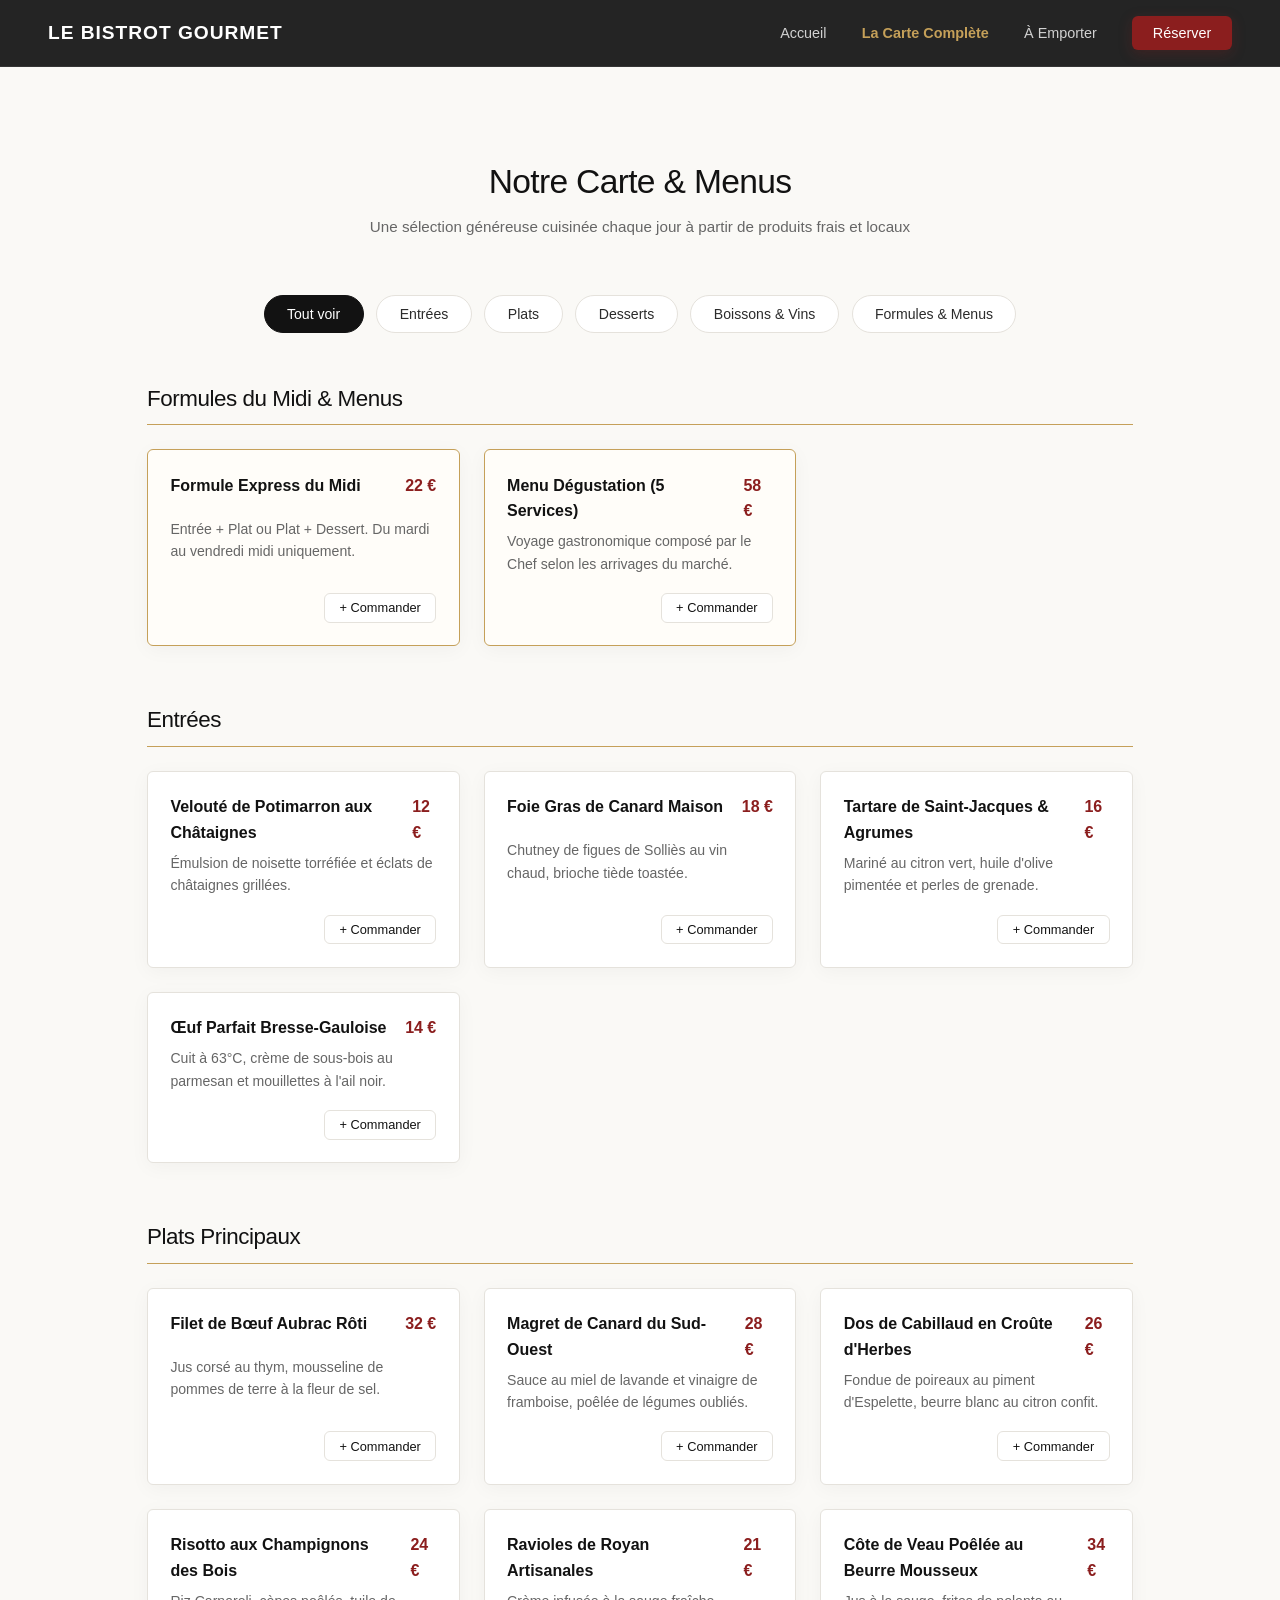
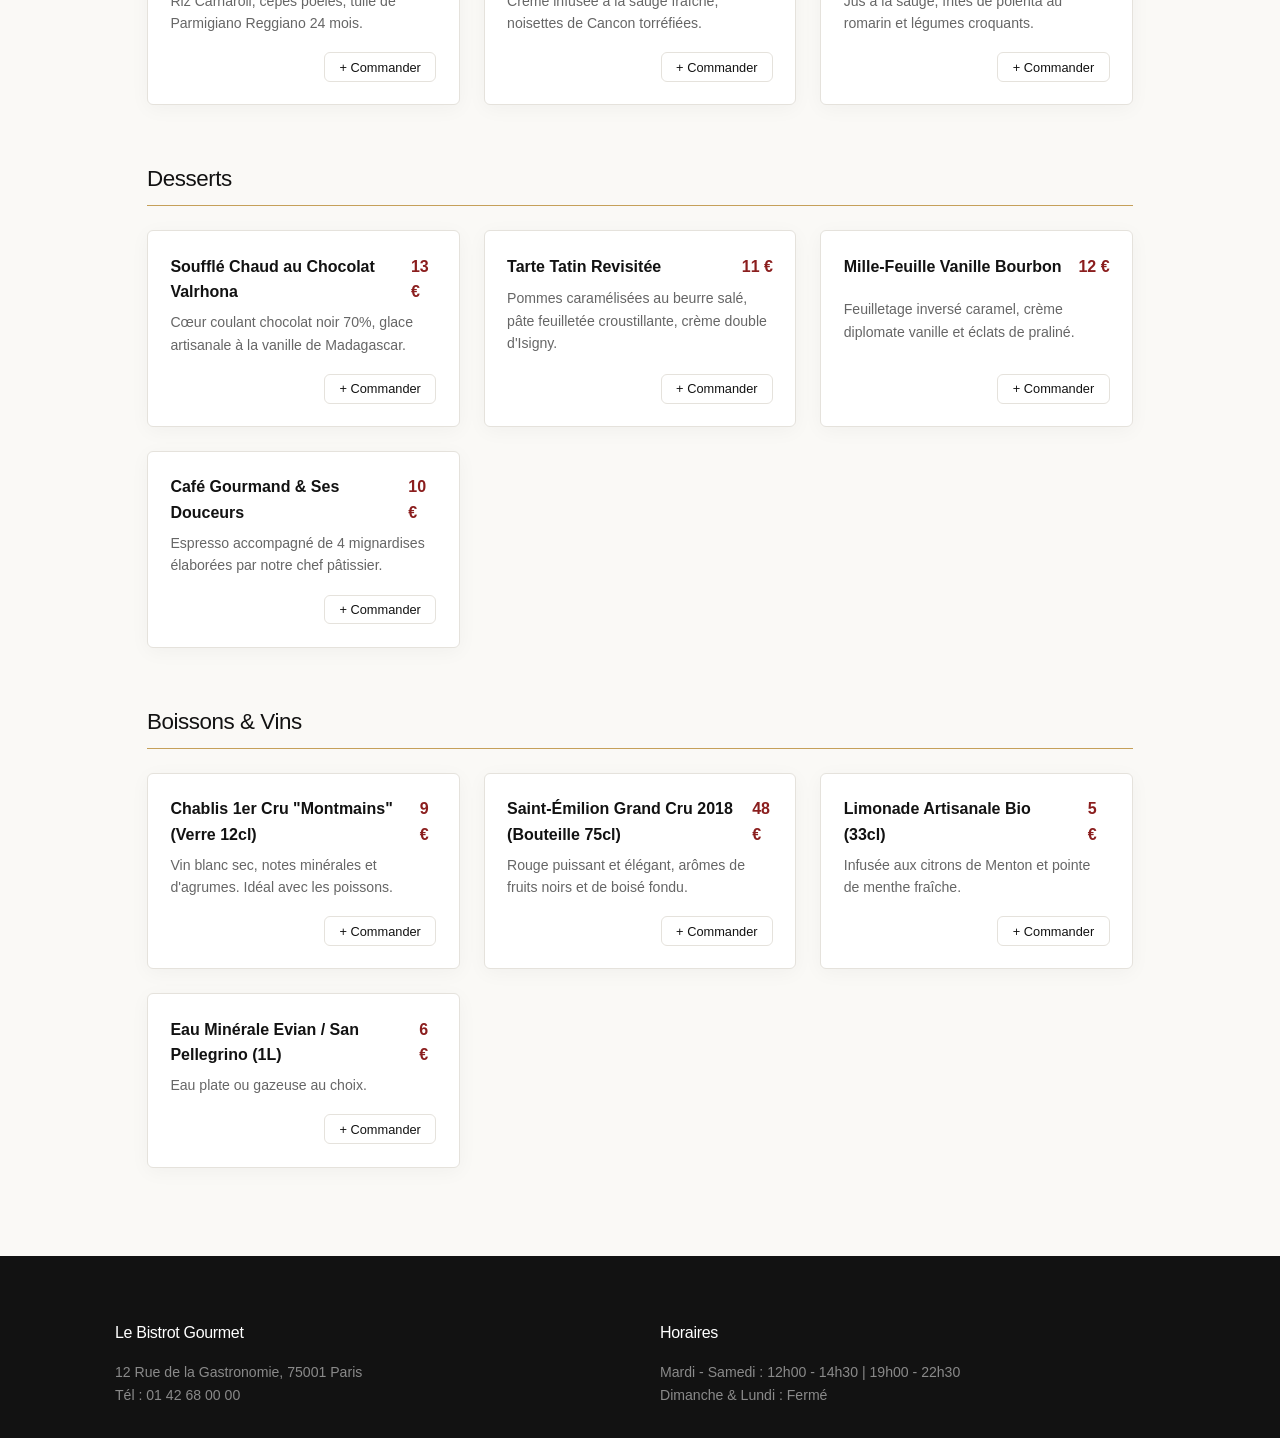
==== menu.html @ 0ab45822 "add added menu.html file and updated index.html, script.js, and style.css files to include new featu" ====
<!DOCTYPE html>
<html lang="fr">
<head>
    <meta charset="UTF-8">
    <meta name="viewport" content="width=device-width, initial-scale=1.0">
    <!-- MODIFIABLE : Titre et description de la page Carte complet -->
    <title>La Carte Complète | Le Bistrot Gourmet</title>
    <meta name="description" content="Découvrez l'ensemble de nos entrées, plats, desserts, vins et formules à emporter ou à déguster sur place.">
    <link rel="stylesheet" href="style.css">
</head>
<body>

    <header class="navbar">
        <!-- MODIFIABLE : Nom du restaurant -->
        <div class="logo"><a href="index.html" style="color:inherit; text-decoration:none;">Le Bistrot Gourmet</a></div>
        <nav>
            <ul class="nav-links">
                <li><a href="index.html#hero">Accueil</a></li>
                <li><a href="menu.html" class="active">La Carte Complète</a></li>
                <li><a href="index.html#click-collect">À Emporter</a></li>
                <li><a href="index.html#reservation" class="btn-nav">Réserver</a></li>
            </ul>
        </nav>
    </header>

    <div class="mobile-sticky-bar">
        <!-- MODIFIABLE : Numéro de téléphone -->
        <a href="tel:0142680000" class="sticky-btn">Appeler</a>
        <a href="menu.html" class="sticky-btn highlight">La Carte</a>
        <a href="index.html#reservation" class="sticky-btn">Réserver</a>
    </div>

    <main class="section-container">
        <h1 class="section-title">Notre Carte & Menus</h1>
        <p class="section-subtitle">Une sélection généreuse cuisinée chaque jour à partir de produits frais et locaux</p>

        <!-- Barre de filtres par catégorie -->
        <div class="menu-filters">
            <button class="filter-btn active" data-filter="all">Tout voir</button>
            <button class="filter-btn" data-filter="entrees">Entrées</button>
            <button class="filter-btn" data-filter="plats">Plats</button>
            <button class="filter-btn" data-filter="desserts">Desserts</button>
            <button class="filter-btn" data-filter="boissons">Boissons & Vins</button>
            <button class="filter-btn" data-filter="formules">Formules & Menus</button>
        </div>

        <div class="menu-full-grid">

            <!-- MODIFIABLE : FORMULES & MENUS -->
            <div class="menu-section-block" data-category="formules">
                <h2 class="category-header">Formules du Midi & Menus</h2>
                <div class="items-grid">
                    <div class="menu-card highlighted">
                        <div class="item-header">
                            <span class="item-name">Formule Express du Midi</span>
                            <span class="item-price">22 €</span>
                        </div>
                        <p class="item-desc">Entrée + Plat ou Plat + Dessert. Du mardi au vendredi midi uniquement.</p>
                        <button class="btn-add-inline" data-plat="Formule Express Midi" data-prix="22">+ Commander</button>
                    </div>

                    <div class="menu-card highlighted">
                        <div class="item-header">
                            <span class="item-name">Menu Dégustation (5 Services)</span>
                            <span class="item-price">58 €</span>
                        </div>
                        <p class="item-desc">Voyage gastronomique composé par le Chef selon les arrivages du marché.</p>
                        <button class="btn-add-inline" data-plat="Menu Dégustation 5 Services" data-prix="58">+ Commander</button>
                    </div>
                </div>
            </div>

            <!-- MODIFIABLE : ENTRÉES -->
            <div class="menu-section-block" data-category="entrees">
                <h2 class="category-header">Entrées</h2>
                <div class="items-grid">
                    <div class="menu-card">
                        <div class="item-header">
                            <span class="item-name">Velouté de Potimarron aux Châtaignes</span>
                            <span class="item-price">12 €</span>
                        </div>
                        <p class="item-desc">Émulsion de noisette torréfiée et éclats de châtaignes grillées.</p>
                        <button class="btn-add-inline" data-plat="Velouté de Potimarron" data-prix="12">+ Commander</button>
                    </div>

                    <div class="menu-card">
                        <div class="item-header">
                            <span class="item-name">Foie Gras de Canard Maison</span>
                            <span class="item-price">18 €</span>
                        </div>
                        <p class="item-desc">Chutney de figues de Solliès au vin chaud, brioche tiède toastée.</p>
                        <button class="btn-add-inline" data-plat="Foie Gras Maison" data-prix="18">+ Commander</button>
                    </div>

                    <div class="menu-card">
                        <div class="item-header">
                            <span class="item-name">Tartare de Saint-Jacques & Agrumes</span>
                            <span class="item-price">16 €</span>
                        </div>
                        <p class="item-desc">Mariné au citron vert, huile d'olive pimentée et perles de grenade.</p>
                        <button class="btn-add-inline" data-plat="Tartare Saint-Jacques" data-prix="16">+ Commander</button>
                    </div>

                    <div class="menu-card">
                        <div class="item-header">
                            <span class="item-name">Œuf Parfait Bresse-Gauloise</span>
                            <span class="item-price">14 €</span>
                        </div>
                        <p class="item-desc">Cuit à 63°C, crème de sous-bois au parmesan et mouillettes à l'ail noir.</p>
                        <button class="btn-add-inline" data-plat="Oeuf Parfait" data-prix="14">+ Commander</button>
                    </div>
                </div>
            </div>

            <!-- MODIFIABLE : PLATS -->
            <div class="menu-section-block" data-category="plats">
                <h2 class="category-header">Plats Principaux</h2>
                <div class="items-grid">
                    <div class="menu-card">
                        <div class="item-header">
                            <span class="item-name">Filet de Bœuf Aubrac Rôti</span>
                            <span class="item-price">32 €</span>
                        </div>
                        <p class="item-desc">Jus corsé au thym, mousseline de pommes de terre à la fleur de sel.</p>
                        <button class="btn-add-inline" data-plat="Filet de Bœuf Aubrac" data-prix="32">+ Commander</button>
                    </div>

                    <div class="menu-card">
                        <div class="item-header">
                            <span class="item-name">Magret de Canard du Sud-Ouest</span>
                            <span class="item-price">28 €</span>
                        </div>
                        <p class="item-desc">Sauce au miel de lavande et vinaigre de framboise, poêlée de légumes oubliés.</p>
                        <button class="btn-add-inline" data-plat="Magret de Canard" data-prix="28">+ Commander</button>
                    </div>

                    <div class="menu-card">
                        <div class="item-header">
                            <span class="item-name">Dos de Cabillaud en Croûte d'Herbes</span>
                            <span class="item-price">26 €</span>
                        </div>
                        <p class="item-desc">Fondue de poireaux au piment d'Espelette, beurre blanc au citron confit.</p>
                        <button class="btn-add-inline" data-plat="Cabillaud Croûte d'Herbes" data-prix="26">+ Commander</button>
                    </div>

                    <div class="menu-card">
                        <div class="item-header">
                            <span class="item-name">Risotto aux Champignons des Bois</span>
                            <span class="item-price">24 €</span>
                        </div>
                        <p class="item-desc">Riz Carnaroli, cèpes poêlés, tuile de Parmigiano Reggiano 24 mois.</p>
                        <button class="btn-add-inline" data-plat="Risotto Champignons" data-prix="24">+ Commander</button>
                    </div>

                    <div class="menu-card">
                        <div class="item-header">
                            <span class="item-name">Ravioles de Royan Artisanales</span>
                            <span class="item-price">21 €</span>
                        </div>
                        <p class="item-desc">Crème infusée à la sauge fraîche, noisettes de Cancon torréfiées.</p>
                        <button class="btn-add-inline" data-plat="Ravioles Artisanales" data-prix="21">+ Commander</button>
                    </div>

                    <div class="menu-card">
                        <div class="item-header">
                            <span class="item-name">Côte de Veau Poêlée au Beurre Mousseux</span>
                            <span class="item-price">34 €</span>
                        </div>
                        <p class="item-desc">Jus à la sauge, frites de polenta au romarin et légumes croquants.</p>
                        <button class="btn-add-inline" data-plat="Côte de Veau" data-prix="34">+ Commander</button>
                    </div>
                </div>
            </div>

            <!-- MODIFIABLE : DESSERTS -->
            <div class="menu-section-block" data-category="desserts">
                <h2 class="category-header">Desserts</h2>
                <div class="items-grid">
                    <div class="menu-card">
                        <div class="item-header">
                            <span class="item-name">Soufflé Chaud au Chocolat Valrhona</span>
                            <span class="item-price">13 €</span>
                        </div>
                        <p class="item-desc">Cœur coulant chocolat noir 70%, glace artisanale à la vanille de Madagascar.</p>
                        <button class="btn-add-inline" data-plat="Soufflé Chocolat Valrhona" data-prix="13">+ Commander</button>
                    </div>

                    <div class="menu-card">
                        <div class="item-header">
                            <span class="item-name">Tarte Tatin Revisitée</span>
                            <span class="item-price">11 €</span>
                        </div>
                        <p class="item-desc">Pommes caramélisées au beurre salé, pâte feuilletée croustillante, crème double d'Isigny.</p>
                        <button class="btn-add-inline" data-plat="Tarte Tatin" data-prix="11">+ Commander</button>
                    </div>

                    <div class="menu-card">
                        <div class="item-header">
                            <span class="item-name">Mille-Feuille Vanille Bourbon</span>
                            <span class="item-price">12 €</span>
                        </div>
                        <p class="item-desc">Feuilletage inversé caramel, crème diplomate vanille et éclats de praliné.</p>
                        <button class="btn-add-inline" data-plat="Mille-Feuille Vanille" data-prix="12">+ Commander</button>
                    </div>

                    <div class="menu-card">
                        <div class="item-header">
                            <span class="item-name">Café Gourmand & Ses Douceurs</span>
                            <span class="item-price">10 €</span>
                        </div>
                        <p class="item-desc">Espresso accompagné de 4 mignardises élaborées par notre chef pâtissier.</p>
                        <button class="btn-add-inline" data-plat="Café Gourmand" data-prix="10">+ Commander</button>
                    </div>
                </div>
            </div>

            <!-- MODIFIABLE : BOISSONS & VINS -->
            <div class="menu-section-block" data-category="boissons">
                <h2 class="category-header">Boissons & Vins</h2>
                <div class="items-grid">
                    <div class="menu-card">
                        <div class="item-header">
                            <span class="item-name">Chablis 1er Cru "Montmains" (Verre 12cl)</span>
                            <span class="item-price">9 €</span>
                        </div>
                        <p class="item-desc">Vin blanc sec, notes minérales et d'agrumes. Idéal avec les poissons.</p>
                        <button class="btn-add-inline" data-plat="Chablis 1er Cru (Verre)" data-prix="9">+ Commander</button>
                    </div>

                    <div class="menu-card">
                        <div class="item-header">
                            <span class="item-name">Saint-Émilion Grand Cru 2018 (Bouteille 75cl)</span>
                            <span class="item-price">48 €</span>
                        </div>
                        <p class="item-desc">Rouge puissant et élégant, arômes de fruits noirs et de boisé fondu.</p>
                        <button class="btn-add-inline" data-plat="Saint-Émilion Bouteille" data-prix="48">+ Commander</button>
                    </div>

                    <div class="menu-card">
                        <div class="item-header">
                            <span class="item-name">Limonade Artisanale Bio (33cl)</span>
                            <span class="item-price">5 €</span>
                        </div>
                        <p class="item-desc">Infusée aux citrons de Menton et pointe de menthe fraîche.</p>
                        <button class="btn-add-inline" data-plat="Limonade Artisanale" data-prix="5">+ Commander</button>
                    </div>

                    <div class="menu-card">
                        <div class="item-header">
                            <span class="item-name">Eau Minérale Evian / San Pellegrino (1L)</span>
                            <span class="item-price">6 €</span>
                        </div>
                        <p class="item-desc">Eau plate ou gazeuse au choix.</p>
                        <button class="btn-add-inline" data-plat="Eau Minérale 1L" data-prix="6">+ Commander</button>
                    </div>
                </div>
            </div>

        </div>
    </main>

    <footer>
        <div class="footer-grid">
            <div>
                <!-- MODIFIABLE : Coordonnées -->
                <h3>Le Bistrot Gourmet</h3>
                <p>12 Rue de la Gastronomie, 75001 Paris</p>
                <p>Tél : 01 42 68 00 00</p>
            </div>
            <div>
                <!-- MODIFIABLE : Horaires -->
                <h3>Horaires</h3>
                <p>Mardi - Samedi : 12h00 - 14h30 | 19h00 - 22h30</p>
                <p>Dimanche & Lundi : Fermé</p>
            </div>
        </div>
    </footer>

    <script src="script.js"></script>
</body>
</html>
---- style.css ----
:root {
    /* MODIFIABLE : Couleurs principales de la charte graphique du restaurant */
    --primary: #8B1E1E;
    --primary-hover: #6D1717;
    --accent: #C5A059;
    --dark: #121212;
    --bg-light: #FAF9F6;
    --text: #2B2B2B;
    --text-muted: #666666;
    --border: #E5E2DC;
    --radius: 6px;
    --shadow-subtle: 0 4px 20px rgba(0, 0, 0, 0.04);
    --shadow-button: 0 4px 14px rgba(139, 30, 30, 0.25);
    --transition: all 0.3s cubic-bezier(0.16, 1, 0.3, 1);
}

* { margin: 0; padding: 0; box-sizing: border-box; }

html { 
    scroll-behavior: smooth; 
    font-family: -apple-system, BlinkMacSystemFont, "Segoe UI", Roboto, "Helvetica Neue", Arial, sans-serif; 
    color: var(--text); 
    background: var(--bg-light); 
}

body { line-height: 1.6; }

h1, h2, h3 {
    font-weight: 500;
    letter-spacing: -0.02em;
}

.navbar {
    position: sticky; top: 0; background: rgba(18, 18, 18, 0.92);
    backdrop-filter: blur(12px); display: flex; justify-content: space-between;
    align-items: center; padding: 1.1rem 3rem; z-index: 1000;
    border-bottom: 1px solid rgba(255, 255, 255, 0.08);
}
.logo { color: #ffffff; font-weight: 600; font-size: 1.2rem; letter-spacing: 0.05em; text-transform: uppercase; }
.nav-links { display: flex; list-style: none; gap: 2.2rem; align-items: center; }
.nav-links a { color: #D1D1D1; text-decoration: none; font-size: 0.9rem; font-weight: 400; transition: var(--transition); }
.nav-links a:hover { color: var(--accent); }

.btn-nav {
    background: var(--primary) !important; 
    padding: 0.55rem 1.3rem !important;
    border-radius: var(--radius); 
    color: #ffffff !important; 
    font-weight: 500 !important;
    box-shadow: var(--shadow-button);
}
.btn-nav:hover { background: var(--primary-hover) !important; transform: translateY(-1px); }

/* MODIFIABLE : Image de fond de la bannière d'accueil */
.hero-section {
    background: linear-gradient(rgba(0, 0, 0, 0.55), rgba(0, 0, 0, 0.55)), 
                url('https://images.unsplash.com/photo-1517248135467-4c7edcad34c4?w=1600') center/cover no-repeat;
    height: 82vh; display: flex; align-items: center; justify-content: center;
    text-align: center; color: #ffffff; padding: 0 1.5rem;
}

.badge-direct {
    background: rgba(197, 160, 89, 0.15); border: 1px solid var(--accent);
    color: var(--accent); padding: 0.35rem 1.1rem; border-radius: 50px;
    font-size: 0.75rem; text-transform: uppercase; letter-spacing: 0.12em; font-weight: 600; display: inline-block; margin-bottom: 1.5rem;
}
.hero-content h1 { font-size: 3.5rem; margin-bottom: 1rem; line-height: 1.15; }
.hero-content p { font-size: 1.15rem; color: #E0E0E0; max-width: 580px; margin: 0 auto 2.2rem auto; font-weight: 300; }

.btn {
    display: inline-flex; align-items: center; justify-content: center;
    padding: 0.85rem 1.8rem; border-radius: var(--radius); text-decoration: none;
    font-weight: 500; font-size: 0.92rem; cursor: pointer; border: none; 
    transition: var(--transition); letter-spacing: 0.01em;
}
.btn-primary { 
    background: var(--primary); 
    color: #ffffff; 
    box-shadow: var(--shadow-button);
}
.btn-primary:hover { 
    background: var(--primary-hover); 
    transform: translateY(-2px); 
    box-shadow: 0 6px 20px rgba(139, 30, 30, 0.35);
}
.btn-secondary { 
    background: rgba(255, 255, 255, 0.08); 
    color: #ffffff; 
    border: 1px solid rgba(255, 255, 255, 0.25); 
    margin-left: 0.8rem; 
    backdrop-filter: blur(4px);
}
.btn-secondary:hover { 
    background: rgba(255, 255, 255, 0.2); 
    border-color: #ffffff;
    transform: translateY(-2px);
}
.btn-block { width: 100%; }

.section-container { padding: 5.5rem 2rem; max-width: 1050px; margin: 0 auto; }
.section-title { text-align: center; font-size: 2.1rem; color: var(--dark); margin-bottom: 0.4rem; }
.section-subtitle { text-align: center; color: var(--text-muted); margin-bottom: 3.5rem; font-size: 0.95rem; font-weight: 300; }

.menu-categories { display: grid; grid-template-columns: repeat(auto-fit, minmax(320px, 1fr)); gap: 3rem; }
.category h3 { font-size: 1.2rem; border-bottom: 1px solid var(--accent); padding-bottom: 0.6rem; margin-bottom: 1.8rem; color: var(--dark); letter-spacing: 0.03em; }

.menu-item {
    background: #ffffff; padding: 1.3rem; border-radius: var(--radius);
    margin-bottom: 1.2rem; border: 1px solid var(--border); box-shadow: var(--shadow-subtle);
    display: flex; flex-direction: column; justify-content: space-between;
    transition: var(--transition);
}
.menu-item:hover { border-color: rgba(197, 160, 89, 0.5); }
.item-header { display: flex; justify-content: space-between; align-items: baseline; }
.item-name { font-weight: 600; color: var(--dark); font-size: 1rem; }
.item-price { font-weight: 600; color: var(--primary); margin-left: 1rem; }
.item-desc { font-size: 0.88rem; color: var(--text-muted); margin: 0.4rem 0 1.1rem 0; font-weight: 300; }

.btn-add-inline {
    align-self: flex-end; background: #ffffff; color: var(--dark);
    border: 1px solid var(--border); padding: 0.4rem 0.9rem; border-radius: var(--radius);
    font-size: 0.8rem; font-weight: 500; cursor: pointer; transition: var(--transition);
}
.btn-add-inline:hover { background: var(--dark); color: #ffffff; border-color: var(--dark); transform: translateY(-1px); }

.section-cc { background: #ffffff; border-top: 1px solid var(--border); border-bottom: 1px solid var(--border); }
.click-collect-grid { display: grid; grid-template-columns: 1fr 1fr; gap: 3.5rem; align-items: start; }
.cc-info h3 { font-size: 1.3rem; margin-bottom: 1rem; }
.cc-benefits { list-style: none; }
.cc-benefits li { margin-bottom: 0.8rem; color: var(--text-muted); font-size: 0.95rem; }

.cc-cart-card {
    background: var(--bg-light); padding: 2.2rem; border-radius: var(--radius);
    border: 1px solid var(--border); box-shadow: var(--shadow-subtle);
}
.cc-cart-card h3 { font-size: 1.1rem; margin-bottom: 1.2rem; border-bottom: 1px solid var(--border); padding-bottom: 0.6rem; }
.cart-total { font-size: 1.15rem; font-weight: 600; margin: 1.5rem 0 1.2rem 0; text-align: right; color: var(--dark); }
.empty-cart { color: var(--text-muted); font-style: italic; font-size: 0.88rem; }

.form-group { margin-bottom: 1.1rem; }
.form-group label { display: block; font-size: 0.82rem; font-weight: 500; margin-bottom: 0.35rem; color: var(--dark); }
.form-control {
    width: 100%; padding: 0.75rem 0.9rem; border: 1px solid var(--border);
    border-radius: var(--radius); font-size: 0.9rem; outline: none; transition: var(--transition);
    background: #ffffff; color: var(--text);
}
.form-control:focus { border-color: var(--primary); box-shadow: 0 0 0 3px rgba(139, 30, 30, 0.08); }
.form-row { display: grid; grid-template-columns: repeat(auto-fit, minmax(130px, 1fr)); gap: 1rem; }

.reservation-wrapper {
    background: #ffffff; padding: 3rem; border-radius: var(--radius);
    border: 1px solid var(--border); box-shadow: var(--shadow-subtle); max-width: 750px; margin: 0 auto;
}

.loyalty-card {
    background: var(--dark); color: #ffffff; padding: 3.5rem 2rem;
    border-radius: var(--radius); text-align: center; max-width: 650px; margin: 0 auto;
}
.loyalty-card h2 { margin-bottom: 0.6rem; font-size: 1.8rem; }
.loyalty-card p { color: #A0A0A0; font-size: 0.95rem; margin-bottom: 1.8rem; font-weight: 300; }
.inline-form { display: flex; gap: 0.6rem; max-width: 460px; margin: 0 auto; }

.mobile-sticky-bar {
    display: none; position: fixed; bottom: 0; left: 0; width: 100%;
    background: rgba(18, 18, 18, 0.94); backdrop-filter: blur(12px);
    z-index: 2000; border-top: 1px solid rgba(255, 255, 255, 0.1);
}
.sticky-btn {
    flex: 1; text-align: center; padding: 1rem 0; color: #ffffff;
    text-decoration: none; font-size: 0.85rem; font-weight: 500; transition: var(--transition);
}
.sticky-btn:not(:last-child) { border-right: 1px solid rgba(255, 255, 255, 0.08); }
.sticky-btn.highlight { color: var(--accent); }

.reveal { opacity: 0; transform: translateY(20px); transition: opacity 0.7s ease, transform 0.7s ease; }
.reveal.visible { opacity: 1; transform: translateY(0); }

footer { background: var(--dark); color: #8A8A8A; padding: 4rem 2rem 2rem 2rem; font-size: 0.88rem; }
.footer-grid { max-width: 1050px; margin: 0 auto; display: grid; grid-template-columns: repeat(auto-fit, minmax(240px, 1fr)); gap: 2.5rem; }
.footer-grid h3 { color: #ffffff; font-size: 1rem; margin-bottom: 1rem; }

@media (max-width: 768px) {
    .mobile-sticky-bar { display: flex; }
    .nav-links { display: none; }
    .navbar { padding: 1rem 1.5rem; }
    .hero-content h1 { font-size: 2.3rem; }
    .click-collect-grid { grid-template-columns: 1fr; }
    .inline-form { flex-direction: column; }
    body { padding-bottom: 50px; }
}
.nav-links a.active {
    color: var(--accent);
    font-weight: 600;
}

.menu-filters {
    display: flex;
    justify-content: center;
    flex-wrap: wrap;
    gap: 0.8rem;
    margin-bottom: 3rem;
}

.filter-btn {
    background: #ffffff;
    color: var(--text);
    border: 1px solid var(--border);
    padding: 0.6rem 1.4rem;
    border-radius: 50px;
    font-size: 0.88rem;
    font-weight: 500;
    cursor: pointer;
    transition: var(--transition);
}

.filter-btn:hover {
    border-color: var(--primary);
    color: var(--primary);
}

.filter-btn.active {
    background: var(--dark);
    color: #ffffff;
    border-color: var(--dark);
}

.menu-full-grid {
    display: flex;
    flex-direction: column;
    gap: 3.5rem;
}

.category-header {
    font-size: 1.4rem;
    color: var(--dark);
    margin-bottom: 1.5rem;
    padding-bottom: 0.5rem;
    border-bottom: 1px solid var(--accent);
}

.items-grid {
    display: grid;
    grid-template-columns: repeat(auto-fill, minmax(300px, 1fr));
    gap: 1.5rem;
}

.menu-card {
    background: #ffffff;
    padding: 1.4rem;
    border-radius: var(--radius);
    border: 1px solid var(--border);
    box-shadow: var(--shadow-subtle);
    display: flex;
    flex-direction: column;
    justify-content: space-between;
    transition: var(--transition);
}

.menu-card:hover {
    border-color: rgba(197, 160, 89, 0.5);
    transform: translateY(-2px);
}

.menu-card.highlighted {
    background: #FFFDF9;
    border: 1px solid var(--accent);
}

.menu-section-block.hidden {
    display: none;
}
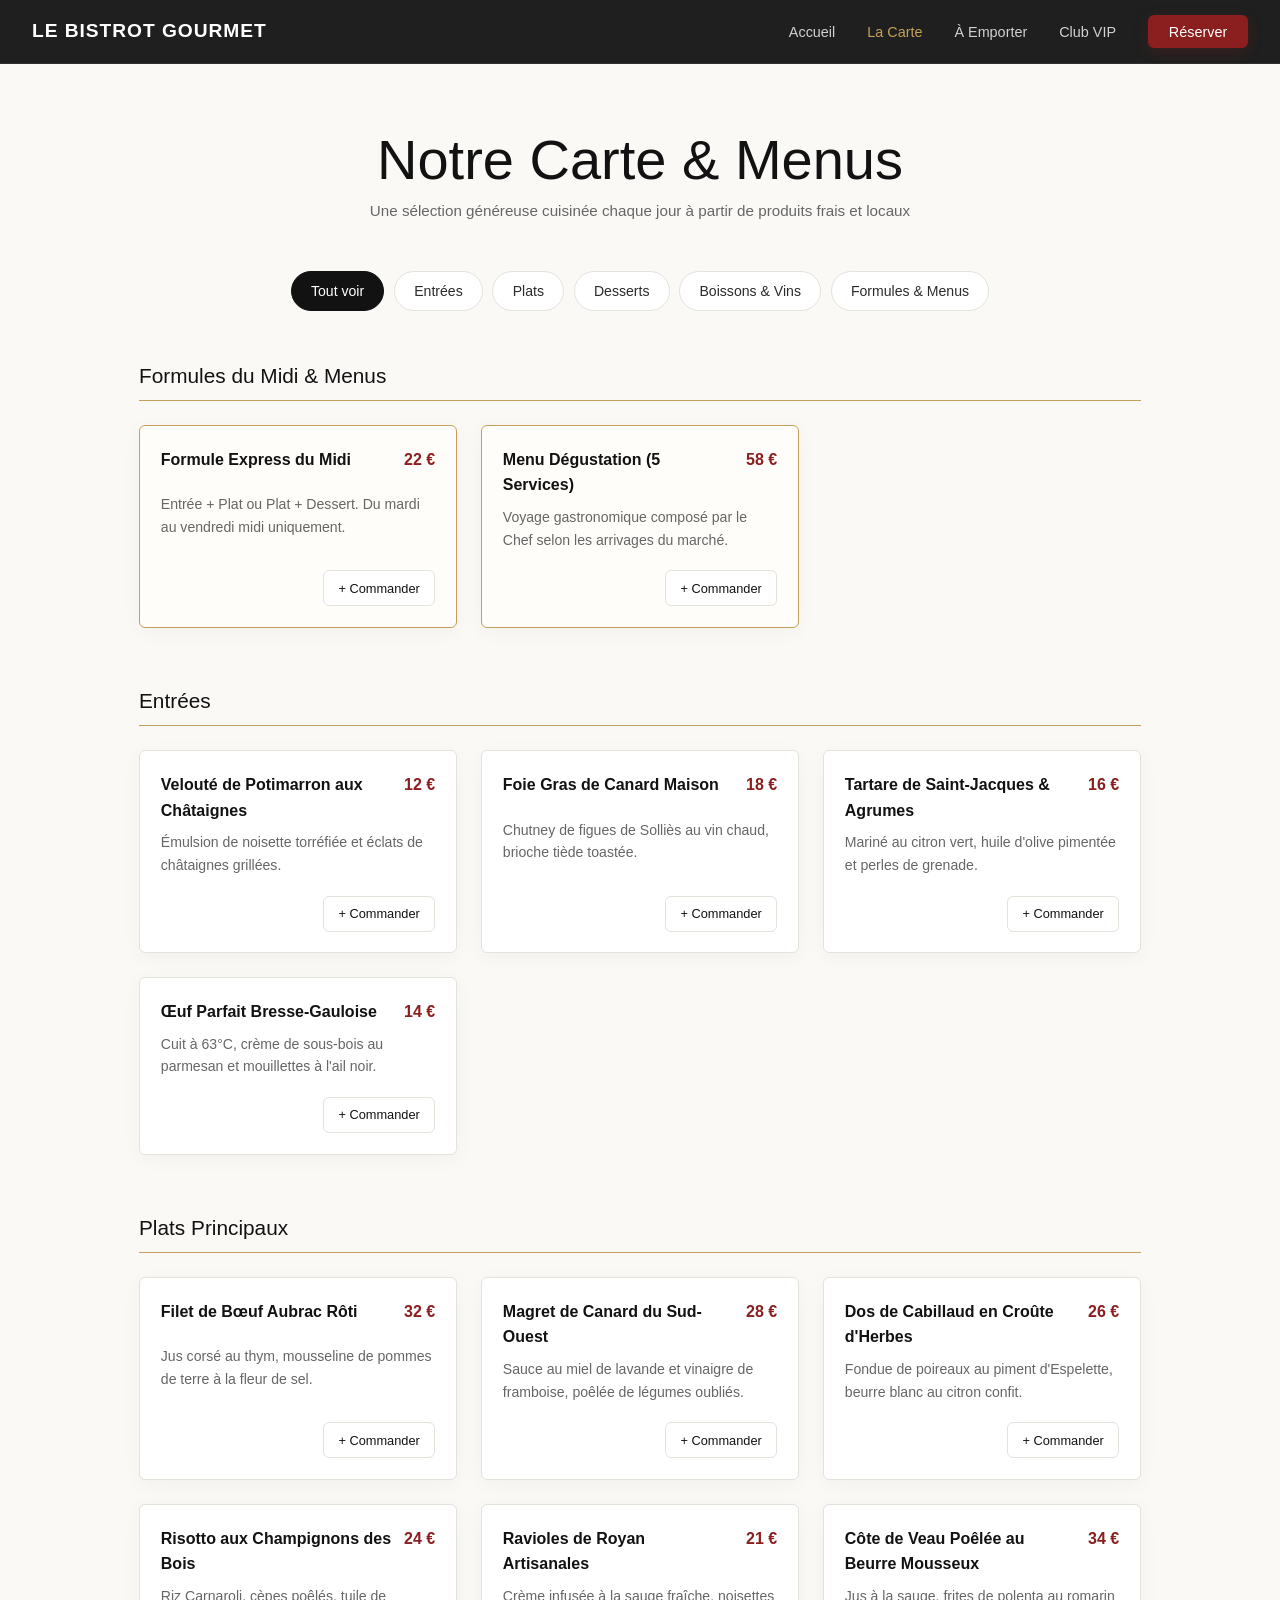
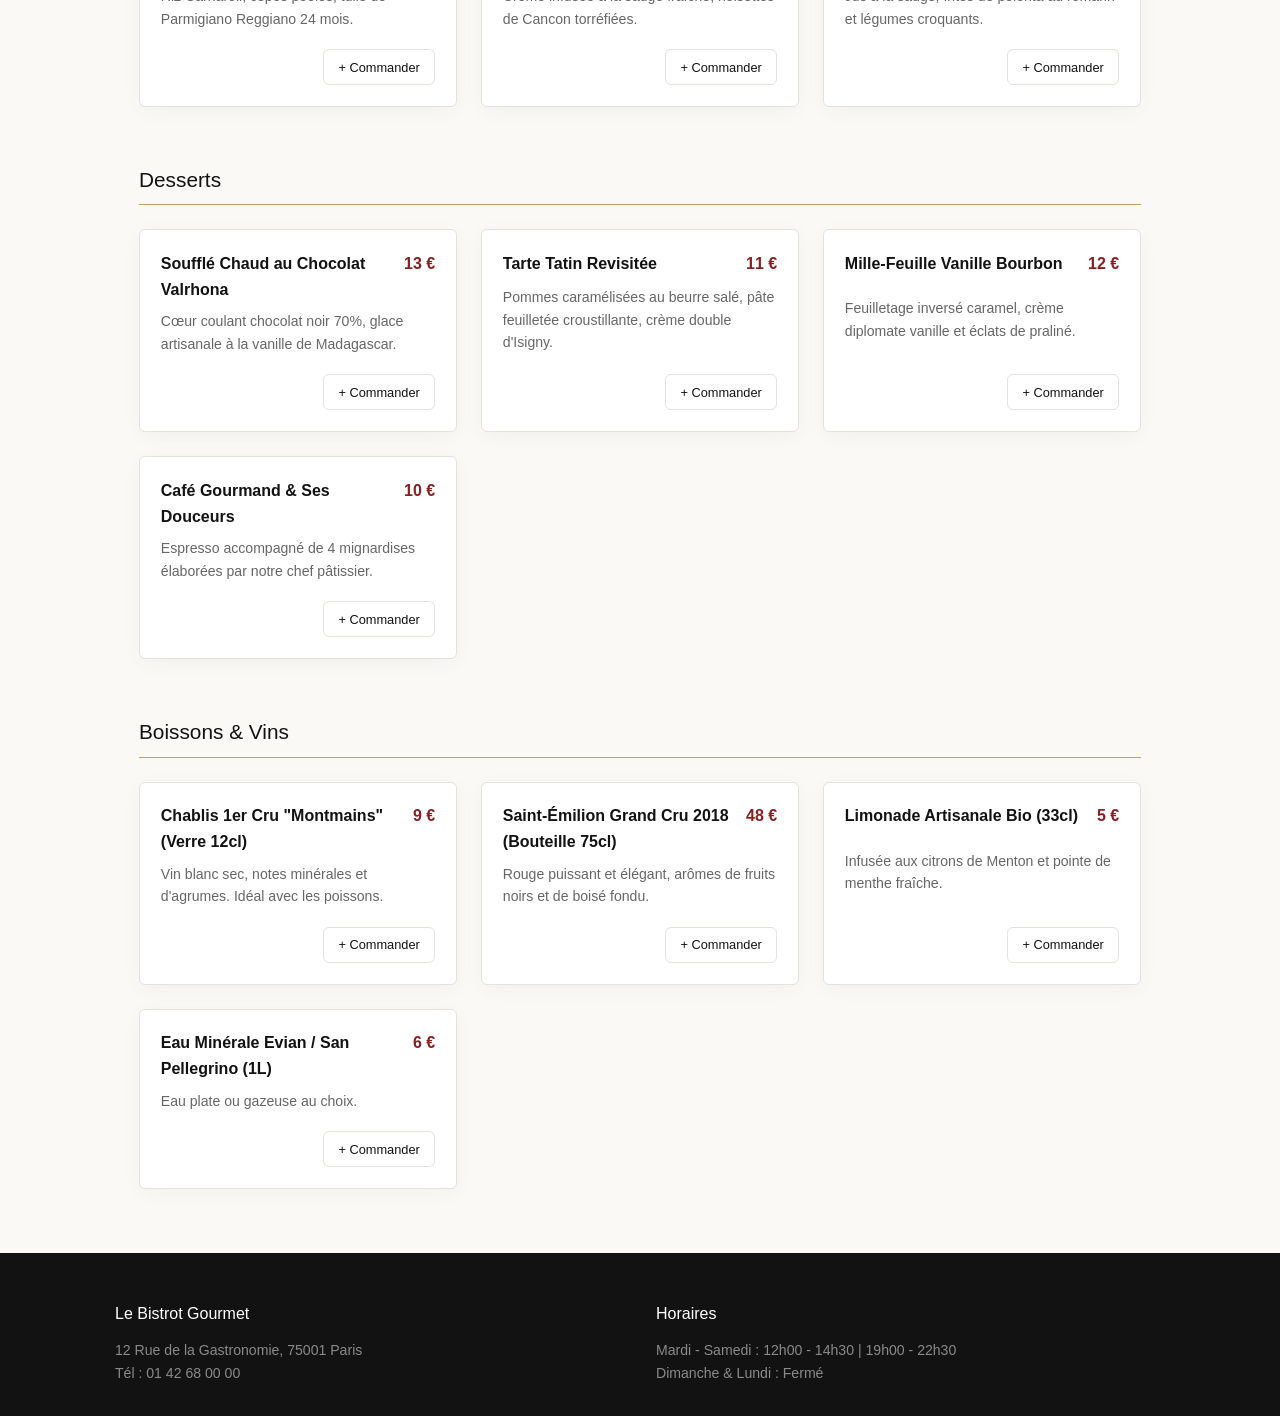
==== commit 2cea120a: "mobile menu added" ====
--- a/menu.html
+++ b/menu.html
@@ -3,21 +3,25 @@
 <head>
     <meta charset="UTF-8">
     <meta name="viewport" content="width=device-width, initial-scale=1.0">
-    <!-- MODIFIABLE : Titre et description de la page Carte complet -->
+    <!-- MODIFIABLE : Titre et description de la page Carte -->
     <title>La Carte Complète | Le Bistrot Gourmet</title>
-    <meta name="description" content="Découvrez l'ensemble de nos entrées, plats, desserts, vins et formules à emporter ou à déguster sur place.">
+    <meta name="description" content="Découvrez l'ensemble de nos entrées, plats, desserts, vins et formules du Bistrot Gourmet.">
     <link rel="stylesheet" href="style.css">
 </head>
 <body>
 
     <header class="navbar">
         <!-- MODIFIABLE : Nom du restaurant -->
-        <div class="logo"><a href="index.html" style="color:inherit; text-decoration:none;">Le Bistrot Gourmet</a></div>
+        <div class="logo"><a href="index.html">Le Bistrot Gourmet</a></div>
+        
+        <button class="mobile-menu-toggle" id="menu-toggle" aria-label="Ouvrir le menu">☰</button>
+
         <nav>
-            <ul class="nav-links">
-                <li><a href="index.html#hero">Accueil</a></li>
-                <li><a href="menu.html" class="active">La Carte Complète</a></li>
+            <ul class="nav-links" id="nav-links">
+                <li><a href="index.html">Accueil</a></li>
+                <li><a href="menu.html" class="active">La Carte</a></li>
                 <li><a href="index.html#click-collect">À Emporter</a></li>
+                <li><a href="index.html#fidelite">Club VIP</a></li>
                 <li><a href="index.html#reservation" class="btn-nav">Réserver</a></li>
             </ul>
         </nav>
@@ -34,7 +38,7 @@
         <h1 class="section-title">Notre Carte & Menus</h1>
         <p class="section-subtitle">Une sélection généreuse cuisinée chaque jour à partir de produits frais et locaux</p>
 
-        <!-- Barre de filtres par catégorie -->
+        <!-- Filtres interactifs par catégorie -->
         <div class="menu-filters">
             <button class="filter-btn active" data-filter="all">Tout voir</button>
             <button class="filter-btn" data-filter="entrees">Entrées</button>
@@ -262,13 +266,11 @@
     <footer>
         <div class="footer-grid">
             <div>
-                <!-- MODIFIABLE : Coordonnées -->
                 <h3>Le Bistrot Gourmet</h3>
                 <p>12 Rue de la Gastronomie, 75001 Paris</p>
                 <p>Tél : 01 42 68 00 00</p>
             </div>
             <div>
-                <!-- MODIFIABLE : Horaires -->
                 <h3>Horaires</h3>
                 <p>Mardi - Samedi : 12h00 - 14h30 | 19h00 - 22h30</p>
                 <p>Dimanche & Lundi : Fermé</p>
--- a/style.css
+++ b/style.css
@@ -1,5 +1,5 @@
 :root {
-    /* MODIFIABLE : Couleurs principales de la charte graphique du restaurant */
+    /* MODIFIABLE : Palette de couleurs globales */
     --primary: #8B1E1E;
     --primary-hover: #6D1717;
     --accent: #C5A059;
@@ -25,21 +25,26 @@
 
 body { line-height: 1.6; }
 
-h1, h2, h3 {
-    font-weight: 500;
-    letter-spacing: -0.02em;
-}
-
+/* TYPOGRAPHIE RESPONSIVE VIA CLAMP */
+h1 { font-size: clamp(2rem, 5vw, 3.5rem); font-weight: 500; line-height: 1.15; }
+h2 { font-size: clamp(1.5rem, 3.5vw, 2.2rem); font-weight: 500; }
+h3 { font-size: 1.2rem; font-weight: 500; }
+
+a { text-decoration: none; color: inherit; }
+
+/* NAVBAR & NAVIGATION */
 .navbar {
-    position: sticky; top: 0; background: rgba(18, 18, 18, 0.92);
+    position: sticky; top: 0; background: rgba(18, 18, 18, 0.94);
     backdrop-filter: blur(12px); display: flex; justify-content: space-between;
-    align-items: center; padding: 1.1rem 3rem; z-index: 1000;
+    align-items: center; padding: 1rem 2rem; z-index: 1000;
     border-bottom: 1px solid rgba(255, 255, 255, 0.08);
 }
+
 .logo { color: #ffffff; font-weight: 600; font-size: 1.2rem; letter-spacing: 0.05em; text-transform: uppercase; }
-.nav-links { display: flex; list-style: none; gap: 2.2rem; align-items: center; }
-.nav-links a { color: #D1D1D1; text-decoration: none; font-size: 0.9rem; font-weight: 400; transition: var(--transition); }
-.nav-links a:hover { color: var(--accent); }
+
+.nav-links { display: flex; list-style: none; gap: 2rem; align-items: center; }
+.nav-links a { color: #D1D1D1; font-size: 0.9rem; transition: var(--transition); }
+.nav-links a:hover, .nav-links a.active { color: var(--accent); }
 
 .btn-nav {
     background: var(--primary) !important; 
@@ -49,223 +54,178 @@
     font-weight: 500 !important;
     box-shadow: var(--shadow-button);
 }
-.btn-nav:hover { background: var(--primary-hover) !important; transform: translateY(-1px); }
-
-/* MODIFIABLE : Image de fond de la bannière d'accueil */
+
+.mobile-menu-toggle {
+    display: none; background: transparent; border: none;
+    color: #ffffff; font-size: 1.6rem; cursor: pointer; padding: 0.2rem 0.5rem;
+}
+
+/* HERO SECTION */
 .hero-section {
     background: linear-gradient(rgba(0, 0, 0, 0.55), rgba(0, 0, 0, 0.55)), 
                 url('https://images.unsplash.com/photo-1517248135467-4c7edcad34c4?w=1600') center/cover no-repeat;
-    height: 82vh; display: flex; align-items: center; justify-content: center;
-    text-align: center; color: #ffffff; padding: 0 1.5rem;
+    min-height: 75vh; display: flex; align-items: center; justify-content: center;
+    text-align: center; color: #ffffff; padding: 3rem 1.5rem;
 }
 
 .badge-direct {
     background: rgba(197, 160, 89, 0.15); border: 1px solid var(--accent);
     color: var(--accent); padding: 0.35rem 1.1rem; border-radius: 50px;
-    font-size: 0.75rem; text-transform: uppercase; letter-spacing: 0.12em; font-weight: 600; display: inline-block; margin-bottom: 1.5rem;
-}
-.hero-content h1 { font-size: 3.5rem; margin-bottom: 1rem; line-height: 1.15; }
-.hero-content p { font-size: 1.15rem; color: #E0E0E0; max-width: 580px; margin: 0 auto 2.2rem auto; font-weight: 300; }
-
+    font-size: 0.75rem; text-transform: uppercase; letter-spacing: 0.12em; font-weight: 600;
+    display: inline-block; margin-bottom: 1.5rem;
+}
+
+.hero-content p { font-size: clamp(1rem, 2vw, 1.2rem); color: #E0E0E0; max-width: 580px; margin: 0 auto 2rem auto; font-weight: 300; }
+
+.hero-buttons { display: flex; justify-content: center; gap: 1rem; flex-wrap: wrap; }
+
+/* BOUTONS GENERIQUES */
 .btn {
     display: inline-flex; align-items: center; justify-content: center;
     padding: 0.85rem 1.8rem; border-radius: var(--radius); text-decoration: none;
     font-weight: 500; font-size: 0.92rem; cursor: pointer; border: none; 
-    transition: var(--transition); letter-spacing: 0.01em;
-}
-.btn-primary { 
-    background: var(--primary); 
-    color: #ffffff; 
-    box-shadow: var(--shadow-button);
-}
-.btn-primary:hover { 
-    background: var(--primary-hover); 
-    transform: translateY(-2px); 
-    box-shadow: 0 6px 20px rgba(139, 30, 30, 0.35);
-}
+    transition: var(--transition); min-height: 44px; /* Norme d'ergonomie mobile */
+}
+
+.btn-primary { background: var(--primary); color: #ffffff; box-shadow: var(--shadow-button); }
+.btn-primary:hover { background: var(--primary-hover); transform: translateY(-2px); }
+
 .btn-secondary { 
-    background: rgba(255, 255, 255, 0.08); 
-    color: #ffffff; 
-    border: 1px solid rgba(255, 255, 255, 0.25); 
-    margin-left: 0.8rem; 
-    backdrop-filter: blur(4px);
-}
-.btn-secondary:hover { 
-    background: rgba(255, 255, 255, 0.2); 
-    border-color: #ffffff;
-    transform: translateY(-2px);
-}
+    background: rgba(255, 255, 255, 0.08); color: #ffffff; 
+    border: 1px solid rgba(255, 255, 255, 0.25); backdrop-filter: blur(4px);
+}
+.btn-secondary:hover { background: rgba(255, 255, 255, 0.2); border-color: #ffffff; transform: translateY(-2px); }
+
 .btn-block { width: 100%; }
 
-.section-container { padding: 5.5rem 2rem; max-width: 1050px; margin: 0 auto; }
-.section-title { text-align: center; font-size: 2.1rem; color: var(--dark); margin-bottom: 0.4rem; }
-.section-subtitle { text-align: center; color: var(--text-muted); margin-bottom: 3.5rem; font-size: 0.95rem; font-weight: 300; }
-
-.menu-categories { display: grid; grid-template-columns: repeat(auto-fit, minmax(320px, 1fr)); gap: 3rem; }
-.category h3 { font-size: 1.2rem; border-bottom: 1px solid var(--accent); padding-bottom: 0.6rem; margin-bottom: 1.8rem; color: var(--dark); letter-spacing: 0.03em; }
-
-.menu-item {
+/* SECTIONS GLOBALES */
+.section-container { padding: 4rem 1.5rem; max-width: 1050px; margin: 0 auto; }
+.section-title { text-align: center; color: var(--dark); margin-bottom: 0.4rem; }
+.section-subtitle { text-align: center; color: var(--text-muted); margin-bottom: 3rem; font-size: 0.95rem; font-weight: 300; }
+
+/* FILTRES DU MENU (Page menu.html) */
+.menu-filters {
+    display: flex; justify-content: center; flex-wrap: wrap; gap: 0.6rem; margin-bottom: 3rem;
+}
+
+.filter-btn {
+    background: #ffffff; color: var(--text); border: 1px solid var(--border);
+    padding: 0.6rem 1.2rem; border-radius: 50px; font-size: 0.88rem; font-weight: 500;
+    cursor: pointer; transition: var(--transition); min-height: 40px;
+}
+.filter-btn:hover { border-color: var(--primary); color: var(--primary); }
+.filter-btn.active { background: var(--dark); color: #ffffff; border-color: var(--dark); }
+
+/* GRILLES ET CARTES DES PLATS */
+.menu-full-grid { display: flex; flex-direction: column; gap: 3.5rem; }
+.category-header { font-size: 1.3rem; border-bottom: 1px solid var(--accent); padding-bottom: 0.5rem; margin-bottom: 1.5rem; color: var(--dark); }
+
+.items-grid, .menu-categories {
+    display: grid; grid-template-columns: repeat(auto-fill, minmax(280px, 1fr)); gap: 1.5rem;
+}
+
+.menu-card, .menu-item {
     background: #ffffff; padding: 1.3rem; border-radius: var(--radius);
-    margin-bottom: 1.2rem; border: 1px solid var(--border); box-shadow: var(--shadow-subtle);
-    display: flex; flex-direction: column; justify-content: space-between;
-    transition: var(--transition);
-}
-.menu-item:hover { border-color: rgba(197, 160, 89, 0.5); }
+    border: 1px solid var(--border); box-shadow: var(--shadow-subtle);
+    display: flex; flex-direction: column; justify-content: space-between; transition: var(--transition);
+}
+.menu-card:hover, .menu-item:hover { border-color: rgba(197, 160, 89, 0.5); }
+.menu-card.highlighted { background: #FFFDF9; border: 1px solid var(--accent); }
+
 .item-header { display: flex; justify-content: space-between; align-items: baseline; }
 .item-name { font-weight: 600; color: var(--dark); font-size: 1rem; }
-.item-price { font-weight: 600; color: var(--primary); margin-left: 1rem; }
-.item-desc { font-size: 0.88rem; color: var(--text-muted); margin: 0.4rem 0 1.1rem 0; font-weight: 300; }
+.item-price { font-weight: 600; color: var(--primary); margin-left: 0.8rem; white-space: nowrap; }
+.item-desc { font-size: 0.88rem; color: var(--text-muted); margin: 0.5rem 0 1.2rem 0; font-weight: 300; }
 
 .btn-add-inline {
     align-self: flex-end; background: #ffffff; color: var(--dark);
     border: 1px solid var(--border); padding: 0.4rem 0.9rem; border-radius: var(--radius);
-    font-size: 0.8rem; font-weight: 500; cursor: pointer; transition: var(--transition);
-}
-.btn-add-inline:hover { background: var(--dark); color: #ffffff; border-color: var(--dark); transform: translateY(-1px); }
-
+    font-size: 0.8rem; font-weight: 500; cursor: pointer; transition: var(--transition); min-height: 36px;
+}
+.btn-add-inline:hover { background: var(--dark); color: #ffffff; border-color: var(--dark); }
+
+/* CLICK & COLLECT MODULE */
 .section-cc { background: #ffffff; border-top: 1px solid var(--border); border-bottom: 1px solid var(--border); }
-.click-collect-grid { display: grid; grid-template-columns: 1fr 1fr; gap: 3.5rem; align-items: start; }
-.cc-info h3 { font-size: 1.3rem; margin-bottom: 1rem; }
-.cc-benefits { list-style: none; }
+.click-collect-grid { display: grid; grid-template-columns: 1fr 1fr; gap: 3rem; align-items: start; }
+.cc-benefits { list-style: none; margin-top: 1rem; }
 .cc-benefits li { margin-bottom: 0.8rem; color: var(--text-muted); font-size: 0.95rem; }
 
-.cc-cart-card {
-    background: var(--bg-light); padding: 2.2rem; border-radius: var(--radius);
+.cc-cart-card, .reservation-wrapper {
+    background: var(--bg-light); padding: 2rem; border-radius: var(--radius);
     border: 1px solid var(--border); box-shadow: var(--shadow-subtle);
 }
-.cc-cart-card h3 { font-size: 1.1rem; margin-bottom: 1.2rem; border-bottom: 1px solid var(--border); padding-bottom: 0.6rem; }
+.reservation-wrapper { background: #ffffff; max-width: 750px; margin: 0 auto; }
 .cart-total { font-size: 1.15rem; font-weight: 600; margin: 1.5rem 0 1.2rem 0; text-align: right; color: var(--dark); }
 .empty-cart { color: var(--text-muted); font-style: italic; font-size: 0.88rem; }
 
-.form-group { margin-bottom: 1.1rem; }
+/* FORMULAIRES DE SAISIE */
+.form-group { margin-bottom: 1rem; }
 .form-group label { display: block; font-size: 0.82rem; font-weight: 500; margin-bottom: 0.35rem; color: var(--dark); }
 .form-control {
     width: 100%; padding: 0.75rem 0.9rem; border: 1px solid var(--border);
-    border-radius: var(--radius); font-size: 0.9rem; outline: none; transition: var(--transition);
-    background: #ffffff; color: var(--text);
+    border-radius: var(--radius); font-size: 0.95rem; outline: none; transition: var(--transition);
+    background: #ffffff; color: var(--text); min-height: 44px;
 }
 .form-control:focus { border-color: var(--primary); box-shadow: 0 0 0 3px rgba(139, 30, 30, 0.08); }
 .form-row { display: grid; grid-template-columns: repeat(auto-fit, minmax(130px, 1fr)); gap: 1rem; }
 
-.reservation-wrapper {
-    background: #ffffff; padding: 3rem; border-radius: var(--radius);
-    border: 1px solid var(--border); box-shadow: var(--shadow-subtle); max-width: 750px; margin: 0 auto;
-}
-
+/* CLUB VIP */
 .loyalty-card {
-    background: var(--dark); color: #ffffff; padding: 3.5rem 2rem;
+    background: var(--dark); color: #ffffff; padding: 3rem 1.5rem;
     border-radius: var(--radius); text-align: center; max-width: 650px; margin: 0 auto;
 }
-.loyalty-card h2 { margin-bottom: 0.6rem; font-size: 1.8rem; }
-.loyalty-card p { color: #A0A0A0; font-size: 0.95rem; margin-bottom: 1.8rem; font-weight: 300; }
-.inline-form { display: flex; gap: 0.6rem; max-width: 460px; margin: 0 auto; }
-
+.loyalty-card p { color: #A0A0A0; font-size: 0.95rem; margin-bottom: 1.5rem; font-weight: 300; }
+.inline-form { display: flex; gap: 0.6rem; max-width: 460px; margin: 0 auto; flex-wrap: wrap; }
+
+/* BARRE FIXE MOBILE EN BAS D'ÉCRAN */
 .mobile-sticky-bar {
     display: none; position: fixed; bottom: 0; left: 0; width: 100%;
-    background: rgba(18, 18, 18, 0.94); backdrop-filter: blur(12px);
+    background: rgba(18, 18, 18, 0.95); backdrop-filter: blur(12px);
     z-index: 2000; border-top: 1px solid rgba(255, 255, 255, 0.1);
 }
 .sticky-btn {
-    flex: 1; text-align: center; padding: 1rem 0; color: #ffffff;
-    text-decoration: none; font-size: 0.85rem; font-weight: 500; transition: var(--transition);
+    flex: 1; text-align: center; padding: 0.9rem 0; color: #ffffff;
+    font-size: 0.85rem; font-weight: 500; transition: var(--transition); min-height: 48px;
+    display: flex; align-items: center; justify-content: center;
 }
 .sticky-btn:not(:last-child) { border-right: 1px solid rgba(255, 255, 255, 0.08); }
 .sticky-btn.highlight { color: var(--accent); }
 
+/* ANIMATIONS AU DEFILEMENT */
 .reveal { opacity: 0; transform: translateY(20px); transition: opacity 0.7s ease, transform 0.7s ease; }
 .reveal.visible { opacity: 1; transform: translateY(0); }
-
-footer { background: var(--dark); color: #8A8A8A; padding: 4rem 2rem 2rem 2rem; font-size: 0.88rem; }
-.footer-grid { max-width: 1050px; margin: 0 auto; display: grid; grid-template-columns: repeat(auto-fit, minmax(240px, 1fr)); gap: 2.5rem; }
-.footer-grid h3 { color: #ffffff; font-size: 1rem; margin-bottom: 1rem; }
+.menu-section-block.hidden { display: none; }
+
+/* FOOTER */
+footer { background: var(--dark); color: #8A8A8A; padding: 3rem 1.5rem 2rem 1.5rem; font-size: 0.88rem; }
+.footer-grid { max-width: 1050px; margin: 0 auto; display: grid; grid-template-columns: repeat(auto-fit, minmax(220px, 1fr)); gap: 2rem; }
+.footer-grid h3 { color: #ffffff; font-size: 1rem; margin-bottom: 0.8rem; }
+
+/* ==========================================================================
+   MEDIA QUERIES (ADAPTATION TABLETTE ET MOBILE)
+   ========================================================================== */
 
 @media (max-width: 768px) {
+    /* Activation du bouton Hamburger et passage des liens en menu déroulant */
+    .mobile-menu-toggle { display: block; }
+
+    .nav-links {
+        display: none; position: absolute; top: 100%; left: 0; width: 100%;
+        background: var(--dark); flex-direction: column; padding: 1.5rem;
+        gap: 1.2rem; border-bottom: 1px solid rgba(255, 255, 255, 0.1);
+        box-shadow: 0 10px 20px rgba(0,0,0,0.3);
+    }
+
+    .nav-links.open { display: flex; }
+
     .mobile-sticky-bar { display: flex; }
-    .nav-links { display: none; }
-    .navbar { padding: 1rem 1.5rem; }
-    .hero-content h1 { font-size: 2.3rem; }
-    .click-collect-grid { grid-template-columns: 1fr; }
+    .click-collect-grid { grid-template-columns: 1fr; gap: 2rem; }
+    .hero-buttons { flex-direction: column; width: 100%; }
+    .hero-buttons .btn { width: 100%; }
+
+    /* Marge inférieure pour éviter le chevauchement avec la barre fixe mobile */
+    body { padding-bottom: 55px; }
+    
     .inline-form { flex-direction: column; }
-    body { padding-bottom: 50px; }
-}
-.nav-links a.active {
-    color: var(--accent);
-    font-weight: 600;
-}
-
-.menu-filters {
-    display: flex;
-    justify-content: center;
-    flex-wrap: wrap;
-    gap: 0.8rem;
-    margin-bottom: 3rem;
-}
-
-.filter-btn {
-    background: #ffffff;
-    color: var(--text);
-    border: 1px solid var(--border);
-    padding: 0.6rem 1.4rem;
-    border-radius: 50px;
-    font-size: 0.88rem;
-    font-weight: 500;
-    cursor: pointer;
-    transition: var(--transition);
-}
-
-.filter-btn:hover {
-    border-color: var(--primary);
-    color: var(--primary);
-}
-
-.filter-btn.active {
-    background: var(--dark);
-    color: #ffffff;
-    border-color: var(--dark);
-}
-
-.menu-full-grid {
-    display: flex;
-    flex-direction: column;
-    gap: 3.5rem;
-}
-
-.category-header {
-    font-size: 1.4rem;
-    color: var(--dark);
-    margin-bottom: 1.5rem;
-    padding-bottom: 0.5rem;
-    border-bottom: 1px solid var(--accent);
-}
-
-.items-grid {
-    display: grid;
-    grid-template-columns: repeat(auto-fill, minmax(300px, 1fr));
-    gap: 1.5rem;
-}
-
-.menu-card {
-    background: #ffffff;
-    padding: 1.4rem;
-    border-radius: var(--radius);
-    border: 1px solid var(--border);
-    box-shadow: var(--shadow-subtle);
-    display: flex;
-    flex-direction: column;
-    justify-content: space-between;
-    transition: var(--transition);
-}
-
-.menu-card:hover {
-    border-color: rgba(197, 160, 89, 0.5);
-    transform: translateY(-2px);
-}
-
-.menu-card.highlighted {
-    background: #FFFDF9;
-    border: 1px solid var(--accent);
-}
-
-.menu-section-block.hidden {
-    display: none;
+    .inline-form .btn { width: 100%; }
 }
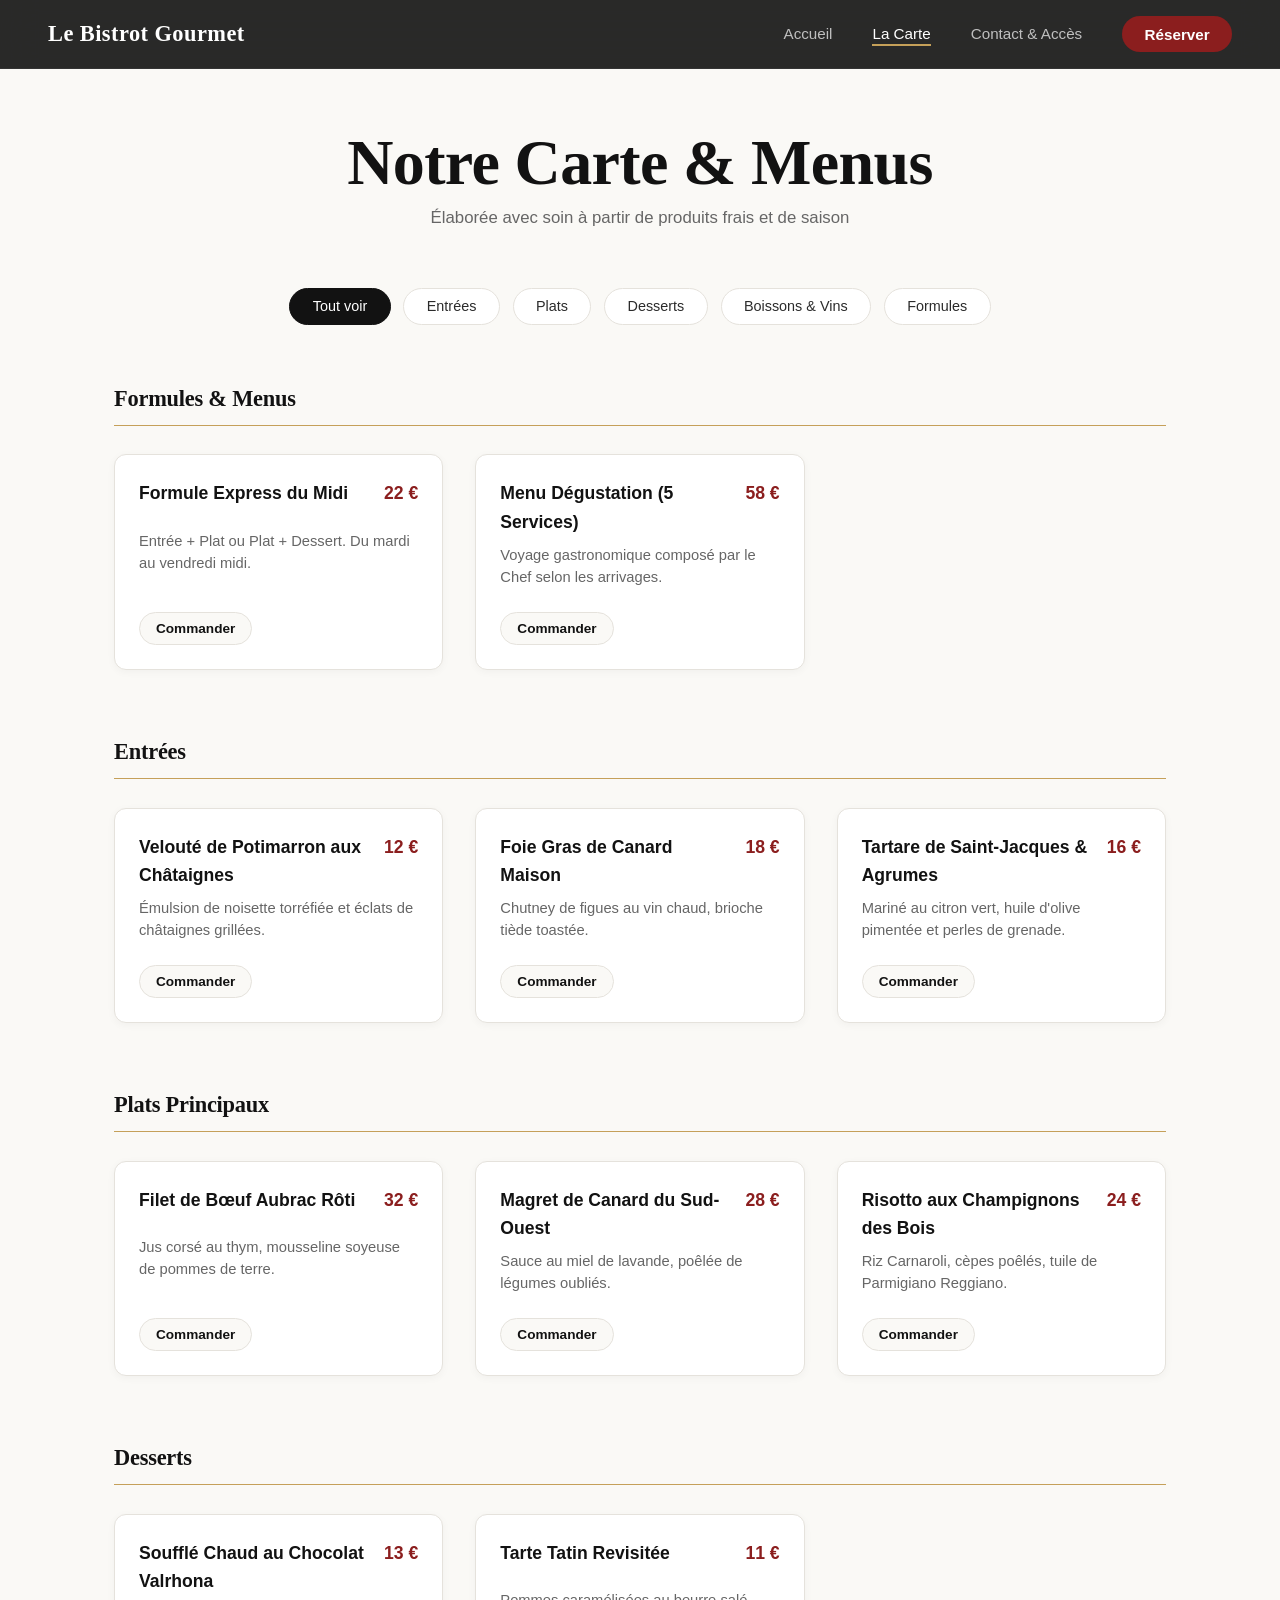
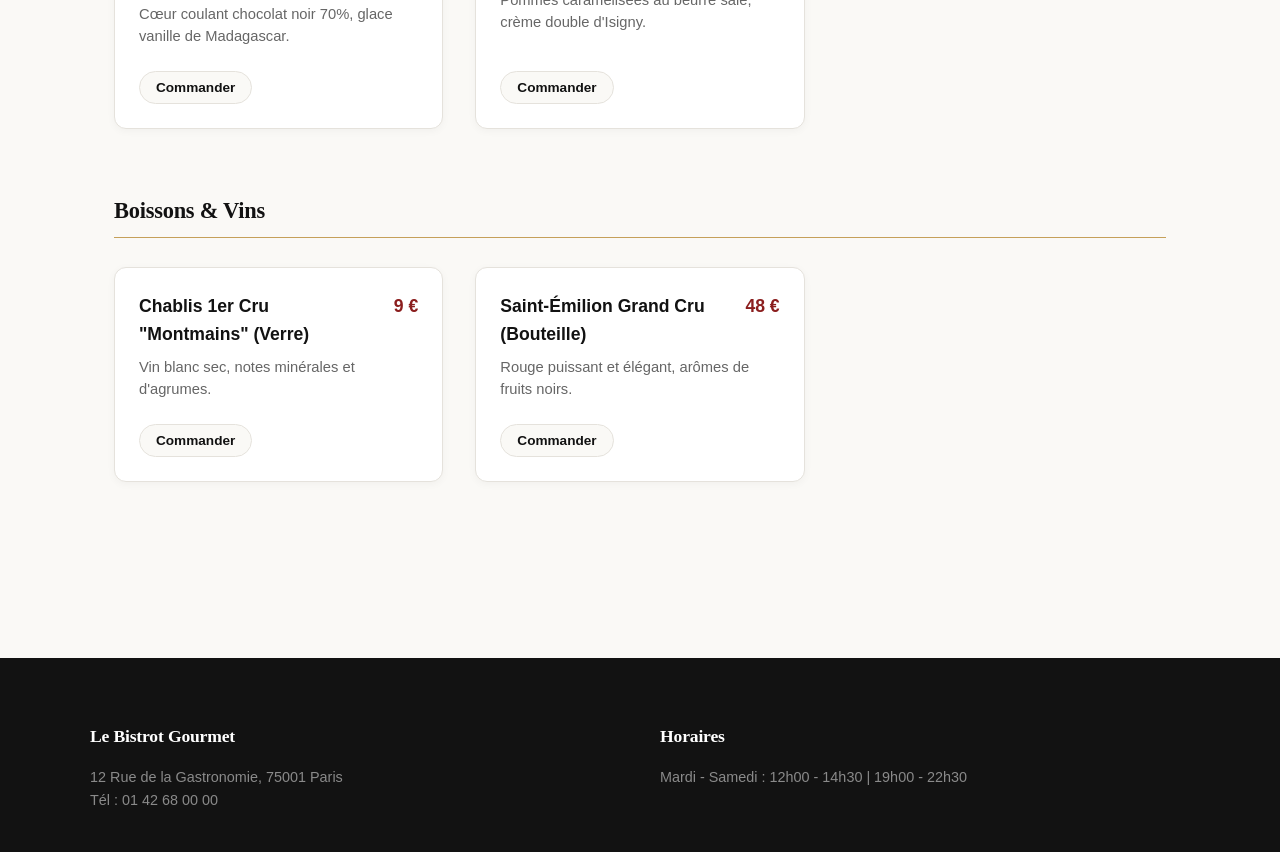
==== commit 94d96734: "menu modernized ui + new page for contact us" ====
--- a/menu.html
+++ b/menu.html
@@ -3,73 +3,66 @@
 <head>
     <meta charset="UTF-8">
     <meta name="viewport" content="width=device-width, initial-scale=1.0">
-    <!-- MODIFIABLE : Titre et description de la page Carte -->
-    <title>La Carte Complète | Le Bistrot Gourmet</title>
-    <meta name="description" content="Découvrez l'ensemble de nos entrées, plats, desserts, vins et formules du Bistrot Gourmet.">
+    <title>La Carte & Menus | Le Bistrot Gourmet</title>
     <link rel="stylesheet" href="style.css">
 </head>
 <body>
 
-    <header class="navbar">
+    <header class="navbar" id="navbar">
         <!-- MODIFIABLE : Nom du restaurant -->
         <div class="logo"><a href="index.html">Le Bistrot Gourmet</a></div>
         
-        <button class="mobile-menu-toggle" id="menu-toggle" aria-label="Ouvrir le menu">☰</button>
+        <button class="mobile-menu-toggle" id="menu-toggle" aria-label="Menu">
+            <span class="hamburger-line"></span>
+            <span class="hamburger-line"></span>
+            <span class="hamburger-line"></span>
+        </button>
 
         <nav>
             <ul class="nav-links" id="nav-links">
                 <li><a href="index.html">Accueil</a></li>
                 <li><a href="menu.html" class="active">La Carte</a></li>
-                <li><a href="index.html#click-collect">À Emporter</a></li>
-                <li><a href="index.html#fidelite">Club VIP</a></li>
+                <li><a href="contact.html">Contact & Accès</a></li>
                 <li><a href="index.html#reservation" class="btn-nav">Réserver</a></li>
             </ul>
         </nav>
     </header>
 
-    <div class="mobile-sticky-bar">
-        <!-- MODIFIABLE : Numéro de téléphone -->
-        <a href="tel:0142680000" class="sticky-btn">Appeler</a>
-        <a href="menu.html" class="sticky-btn highlight">La Carte</a>
-        <a href="index.html#reservation" class="sticky-btn">Réserver</a>
-    </div>
+    <main class="section-container" style="padding-top: 8rem;">
+        <h1 class="section-title">Notre Carte & Menus</h1>
+        <p class="section-subtitle">Élaborée avec soin à partir de produits frais et de saison</p>
 
-    <main class="section-container">
-        <h1 class="section-title">Notre Carte & Menus</h1>
-        <p class="section-subtitle">Une sélection généreuse cuisinée chaque jour à partir de produits frais et locaux</p>
-
-        <!-- Filtres interactifs par catégorie -->
+        <!-- Filtres par catégorie -->
         <div class="menu-filters">
             <button class="filter-btn active" data-filter="all">Tout voir</button>
             <button class="filter-btn" data-filter="entrees">Entrées</button>
             <button class="filter-btn" data-filter="plats">Plats</button>
             <button class="filter-btn" data-filter="desserts">Desserts</button>
             <button class="filter-btn" data-filter="boissons">Boissons & Vins</button>
-            <button class="filter-btn" data-filter="formules">Formules & Menus</button>
+            <button class="filter-btn" data-filter="formules">Formules</button>
         </div>
 
         <div class="menu-full-grid">
 
-            <!-- MODIFIABLE : FORMULES & MENUS -->
+            <!-- MODIFIABLE : FORMULES -->
             <div class="menu-section-block" data-category="formules">
-                <h2 class="category-header">Formules du Midi & Menus</h2>
+                <h2 class="category-header">Formules & Menus</h2>
                 <div class="items-grid">
-                    <div class="menu-card highlighted">
+                    <div class="menu-card">
                         <div class="item-header">
                             <span class="item-name">Formule Express du Midi</span>
                             <span class="item-price">22 €</span>
                         </div>
-                        <p class="item-desc">Entrée + Plat ou Plat + Dessert. Du mardi au vendredi midi uniquement.</p>
-                        <button class="btn-add-inline" data-plat="Formule Express Midi" data-prix="22">+ Commander</button>
+                        <p class="item-desc">Entrée + Plat ou Plat + Dessert. Du mardi au vendredi midi.</p>
+                        <button class="btn-add-inline" data-plat="Formule Midi" data-prix="22">Commander</button>
                     </div>
-
-                    <div class="menu-card highlighted">
+                    <div class="menu-card">
                         <div class="item-header">
                             <span class="item-name">Menu Dégustation (5 Services)</span>
                             <span class="item-price">58 €</span>
                         </div>
-                        <p class="item-desc">Voyage gastronomique composé par le Chef selon les arrivages du marché.</p>
-                        <button class="btn-add-inline" data-plat="Menu Dégustation 5 Services" data-prix="58">+ Commander</button>
+                        <p class="item-desc">Voyage gastronomique composé par le Chef selon les arrivages.</p>
+                        <button class="btn-add-inline" data-plat="Menu Dégustation" data-prix="58">Commander</button>
                     </div>
                 </div>
             </div>
@@ -84,34 +77,23 @@
                             <span class="item-price">12 €</span>
                         </div>
                         <p class="item-desc">Émulsion de noisette torréfiée et éclats de châtaignes grillées.</p>
-                        <button class="btn-add-inline" data-plat="Velouté de Potimarron" data-prix="12">+ Commander</button>
+                        <button class="btn-add-inline" data-plat="Velouté Potimarron" data-prix="12">Commander</button>
                     </div>
-
                     <div class="menu-card">
                         <div class="item-header">
                             <span class="item-name">Foie Gras de Canard Maison</span>
                             <span class="item-price">18 €</span>
                         </div>
-                        <p class="item-desc">Chutney de figues de Solliès au vin chaud, brioche tiède toastée.</p>
-                        <button class="btn-add-inline" data-plat="Foie Gras Maison" data-prix="18">+ Commander</button>
+                        <p class="item-desc">Chutney de figues au vin chaud, brioche tiède toastée.</p>
+                        <button class="btn-add-inline" data-plat="Foie Gras Maison" data-prix="18">Commander</button>
                     </div>
-
                     <div class="menu-card">
                         <div class="item-header">
                             <span class="item-name">Tartare de Saint-Jacques & Agrumes</span>
                             <span class="item-price">16 €</span>
                         </div>
                         <p class="item-desc">Mariné au citron vert, huile d'olive pimentée et perles de grenade.</p>
-                        <button class="btn-add-inline" data-plat="Tartare Saint-Jacques" data-prix="16">+ Commander</button>
-                    </div>
-
-                    <div class="menu-card">
-                        <div class="item-header">
-                            <span class="item-name">Œuf Parfait Bresse-Gauloise</span>
-                            <span class="item-price">14 €</span>
-                        </div>
-                        <p class="item-desc">Cuit à 63°C, crème de sous-bois au parmesan et mouillettes à l'ail noir.</p>
-                        <button class="btn-add-inline" data-plat="Oeuf Parfait" data-prix="14">+ Commander</button>
+                        <button class="btn-add-inline" data-plat="Tartare Saint-Jacques" data-prix="16">Commander</button>
                     </div>
                 </div>
             </div>
@@ -125,53 +107,24 @@
                             <span class="item-name">Filet de Bœuf Aubrac Rôti</span>
                             <span class="item-price">32 €</span>
                         </div>
-                        <p class="item-desc">Jus corsé au thym, mousseline de pommes de terre à la fleur de sel.</p>
-                        <button class="btn-add-inline" data-plat="Filet de Bœuf Aubrac" data-prix="32">+ Commander</button>
+                        <p class="item-desc">Jus corsé au thym, mousseline soyeuse de pommes de terre.</p>
+                        <button class="btn-add-inline" data-plat="Filet de Bœuf Aubrac" data-prix="32">Commander</button>
                     </div>
-
                     <div class="menu-card">
                         <div class="item-header">
                             <span class="item-name">Magret de Canard du Sud-Ouest</span>
                             <span class="item-price">28 €</span>
                         </div>
-                        <p class="item-desc">Sauce au miel de lavande et vinaigre de framboise, poêlée de légumes oubliés.</p>
-                        <button class="btn-add-inline" data-plat="Magret de Canard" data-prix="28">+ Commander</button>
+                        <p class="item-desc">Sauce au miel de lavande, poêlée de légumes oubliés.</p>
+                        <button class="btn-add-inline" data-plat="Magret de Canard" data-prix="28">Commander</button>
                     </div>
-
-                    <div class="menu-card">
-                        <div class="item-header">
-                            <span class="item-name">Dos de Cabillaud en Croûte d'Herbes</span>
-                            <span class="item-price">26 €</span>
-                        </div>
-                        <p class="item-desc">Fondue de poireaux au piment d'Espelette, beurre blanc au citron confit.</p>
-                        <button class="btn-add-inline" data-plat="Cabillaud Croûte d'Herbes" data-prix="26">+ Commander</button>
-                    </div>
-
                     <div class="menu-card">
                         <div class="item-header">
                             <span class="item-name">Risotto aux Champignons des Bois</span>
                             <span class="item-price">24 €</span>
                         </div>
-                        <p class="item-desc">Riz Carnaroli, cèpes poêlés, tuile de Parmigiano Reggiano 24 mois.</p>
-                        <button class="btn-add-inline" data-plat="Risotto Champignons" data-prix="24">+ Commander</button>
-                    </div>
-
-                    <div class="menu-card">
-                        <div class="item-header">
-                            <span class="item-name">Ravioles de Royan Artisanales</span>
-                            <span class="item-price">21 €</span>
-                        </div>
-                        <p class="item-desc">Crème infusée à la sauge fraîche, noisettes de Cancon torréfiées.</p>
-                        <button class="btn-add-inline" data-plat="Ravioles Artisanales" data-prix="21">+ Commander</button>
-                    </div>
-
-                    <div class="menu-card">
-                        <div class="item-header">
-                            <span class="item-name">Côte de Veau Poêlée au Beurre Mousseux</span>
-                            <span class="item-price">34 €</span>
-                        </div>
-                        <p class="item-desc">Jus à la sauge, frites de polenta au romarin et légumes croquants.</p>
-                        <button class="btn-add-inline" data-plat="Côte de Veau" data-prix="34">+ Commander</button>
+                        <p class="item-desc">Riz Carnaroli, cèpes poêlés, tuile de Parmigiano Reggiano.</p>
+                        <button class="btn-add-inline" data-plat="Risotto Champignons" data-prix="24">Commander</button>
                     </div>
                 </div>
             </div>
@@ -185,77 +138,39 @@
                             <span class="item-name">Soufflé Chaud au Chocolat Valrhona</span>
                             <span class="item-price">13 €</span>
                         </div>
-                        <p class="item-desc">Cœur coulant chocolat noir 70%, glace artisanale à la vanille de Madagascar.</p>
-                        <button class="btn-add-inline" data-plat="Soufflé Chocolat Valrhona" data-prix="13">+ Commander</button>
+                        <p class="item-desc">Cœur coulant chocolat noir 70%, glace vanille de Madagascar.</p>
+                        <button class="btn-add-inline" data-plat="Soufflé Chocolat" data-prix="13">Commander</button>
                     </div>
-
                     <div class="menu-card">
                         <div class="item-header">
                             <span class="item-name">Tarte Tatin Revisitée</span>
                             <span class="item-price">11 €</span>
                         </div>
-                        <p class="item-desc">Pommes caramélisées au beurre salé, pâte feuilletée croustillante, crème double d'Isigny.</p>
-                        <button class="btn-add-inline" data-plat="Tarte Tatin" data-prix="11">+ Commander</button>
-                    </div>
-
-                    <div class="menu-card">
-                        <div class="item-header">
-                            <span class="item-name">Mille-Feuille Vanille Bourbon</span>
-                            <span class="item-price">12 €</span>
-                        </div>
-                        <p class="item-desc">Feuilletage inversé caramel, crème diplomate vanille et éclats de praliné.</p>
-                        <button class="btn-add-inline" data-plat="Mille-Feuille Vanille" data-prix="12">+ Commander</button>
-                    </div>
-
-                    <div class="menu-card">
-                        <div class="item-header">
-                            <span class="item-name">Café Gourmand & Ses Douceurs</span>
-                            <span class="item-price">10 €</span>
-                        </div>
-                        <p class="item-desc">Espresso accompagné de 4 mignardises élaborées par notre chef pâtissier.</p>
-                        <button class="btn-add-inline" data-plat="Café Gourmand" data-prix="10">+ Commander</button>
+                        <p class="item-desc">Pommes caramélisées au beurre salé, crème double d'Isigny.</p>
+                        <button class="btn-add-inline" data-plat="Tarte Tatin" data-prix="11">Commander</button>
                     </div>
                 </div>
             </div>
 
-            <!-- MODIFIABLE : BOISSONS & VINS -->
+            <!-- MODIFIABLE : BOISSONS -->
             <div class="menu-section-block" data-category="boissons">
                 <h2 class="category-header">Boissons & Vins</h2>
                 <div class="items-grid">
                     <div class="menu-card">
                         <div class="item-header">
-                            <span class="item-name">Chablis 1er Cru "Montmains" (Verre 12cl)</span>
+                            <span class="item-name">Chablis 1er Cru "Montmains" (Verre)</span>
                             <span class="item-price">9 €</span>
                         </div>
-                        <p class="item-desc">Vin blanc sec, notes minérales et d'agrumes. Idéal avec les poissons.</p>
-                        <button class="btn-add-inline" data-plat="Chablis 1er Cru (Verre)" data-prix="9">+ Commander</button>
+                        <p class="item-desc">Vin blanc sec, notes minérales et d'agrumes.</p>
+                        <button class="btn-add-inline" data-plat="Chablis 1er Cru" data-prix="9">Commander</button>
                     </div>
-
                     <div class="menu-card">
                         <div class="item-header">
-                            <span class="item-name">Saint-Émilion Grand Cru 2018 (Bouteille 75cl)</span>
+                            <span class="item-name">Saint-Émilion Grand Cru (Bouteille)</span>
                             <span class="item-price">48 €</span>
                         </div>
-                        <p class="item-desc">Rouge puissant et élégant, arômes de fruits noirs et de boisé fondu.</p>
-                        <button class="btn-add-inline" data-plat="Saint-Émilion Bouteille" data-prix="48">+ Commander</button>
-                    </div>
-
-                    <div class="menu-card">
-                        <div class="item-header">
-                            <span class="item-name">Limonade Artisanale Bio (33cl)</span>
-                            <span class="item-price">5 €</span>
-                        </div>
-                        <p class="item-desc">Infusée aux citrons de Menton et pointe de menthe fraîche.</p>
-                        <button class="btn-add-inline" data-plat="Limonade Artisanale" data-prix="5">+ Commander</button>
-                    </div>
-
-                    <div class="menu-card">
-                        <div class="item-header">
-                            <span class="item-name">Eau Minérale Evian / San Pellegrino (1L)</span>
-                            <span class="item-price">6 €</span>
-                        </div>
-                        <p class="item-desc">Eau plate ou gazeuse au choix.</p>
-                        <button class="btn-add-inline" data-plat="Eau Minérale 1L" data-prix="6">+ Commander</button>
+                        <p class="item-desc">Rouge puissant et élégant, arômes de fruits noirs.</p>
+                        <button class="btn-add-inline" data-plat="Saint-Émilion Bouteille" data-prix="48">Commander</button>
                     </div>
                 </div>
             </div>
@@ -263,7 +178,7 @@
         </div>
     </main>
 
-    <footer>
+    <footer style="margin-top: 5rem;">
         <div class="footer-grid">
             <div>
                 <h3>Le Bistrot Gourmet</h3>
@@ -273,7 +188,6 @@
             <div>
                 <h3>Horaires</h3>
                 <p>Mardi - Samedi : 12h00 - 14h30 | 19h00 - 22h30</p>
-                <p>Dimanche & Lundi : Fermé</p>
             </div>
         </div>
     </footer>
--- a/style.css
+++ b/style.css
@@ -1,5 +1,4 @@
 :root {
-    /* MODIFIABLE : Palette de couleurs globales */
     --primary: #8B1E1E;
     --primary-hover: #6D1717;
     --accent: #C5A059;
@@ -8,224 +7,222 @@
     --text: #2B2B2B;
     --text-muted: #666666;
     --border: #E5E2DC;
-    --radius: 6px;
-    --shadow-subtle: 0 4px 20px rgba(0, 0, 0, 0.04);
+    --radius-sm: 8px;
+    --radius-md: 12px;
+    --radius-lg: 24px;
+    --shadow-sm: 0 2px 8px rgba(0,0,0,0.04);
+    --shadow-md: 0 8px 24px rgba(0,0,0,0.08);
     --shadow-button: 0 4px 14px rgba(139, 30, 30, 0.25);
-    --transition: all 0.3s cubic-bezier(0.16, 1, 0.3, 1);
+    --transition-fast: 0.2s cubic-bezier(0.16, 1, 0.3, 1);
+    --transition-smooth: 0.4s cubic-bezier(0.16, 1, 0.3, 1);
+    
+    --font-display: 'Playfair Display', Georgia, serif;
+    --font-sans: -apple-system, BlinkMacSystemFont, "Segoe UI", Roboto, sans-serif;
 }
 
 * { margin: 0; padding: 0; box-sizing: border-box; }
 
 html { 
     scroll-behavior: smooth; 
-    font-family: -apple-system, BlinkMacSystemFont, "Segoe UI", Roboto, "Helvetica Neue", Arial, sans-serif; 
+    font-family: var(--font-sans); 
     color: var(--text); 
-    background: var(--bg-light); 
+    background: var(--bg-light);
+    -webkit-font-smoothing: antialiased;
 }
 
 body { line-height: 1.6; }
 
-/* TYPOGRAPHIE RESPONSIVE VIA CLAMP */
-h1 { font-size: clamp(2rem, 5vw, 3.5rem); font-weight: 500; line-height: 1.15; }
-h2 { font-size: clamp(1.5rem, 3.5vw, 2.2rem); font-weight: 500; }
-h3 { font-size: 1.2rem; font-weight: 500; }
+h1, h2, h3, .logo { 
+    font-family: var(--font-display); 
+    font-weight: 600;
+    letter-spacing: -0.01em; 
+}
+h1 { font-size: clamp(2.5rem, 6vw, 4rem); line-height: 1.1; margin-bottom: 1.5rem; }
+h2 { font-size: clamp(1.8rem, 4vw, 2.5rem); color: var(--dark); margin-bottom: 0.5rem; }
+h3 { font-size: 1.3rem; }
 
 a { text-decoration: none; color: inherit; }
 
-/* NAVBAR & NAVIGATION */
+/* NAVBAR */
 .navbar {
-    position: sticky; top: 0; background: rgba(18, 18, 18, 0.94);
-    backdrop-filter: blur(12px); display: flex; justify-content: space-between;
-    align-items: center; padding: 1rem 2rem; z-index: 1000;
-    border-bottom: 1px solid rgba(255, 255, 255, 0.08);
-}
-
-.logo { color: #ffffff; font-weight: 600; font-size: 1.2rem; letter-spacing: 0.05em; text-transform: uppercase; }
-
-.nav-links { display: flex; list-style: none; gap: 2rem; align-items: center; }
-.nav-links a { color: #D1D1D1; font-size: 0.9rem; transition: var(--transition); }
-.nav-links a:hover, .nav-links a.active { color: var(--accent); }
+    position: fixed; top: 0; left: 0; width: 100%;
+    background: rgba(18, 18, 18, 0.9);
+    backdrop-filter: blur(16px);
+    -webkit-backdrop-filter: blur(16px);
+    display: flex; justify-content: space-between;
+    align-items: center; padding: 1rem 3rem; z-index: 1000;
+    border-bottom: 1px solid rgba(255, 255, 255, 0.05);
+    transition: var(--transition-smooth);
+}
+.navbar.scrolled { padding: 0.8rem 3rem; background: rgba(18, 18, 18, 0.98); }
+.logo { color: #ffffff; font-size: 1.4rem; letter-spacing: 0.02em; }
+
+.nav-links { display: flex; list-style: none; gap: 2.5rem; align-items: center; }
+.nav-links a { 
+    color: rgba(255,255,255,0.7); font-size: 0.95rem; font-weight: 500;
+    transition: var(--transition-fast); position: relative;
+}
+.nav-links a:hover, .nav-links a.active { color: #ffffff; }
+
+.nav-links a:not(.btn-nav)::after {
+    content: ''; position: absolute; width: 0; height: 2px;
+    bottom: -4px; left: 0; background: var(--accent);
+    transition: var(--transition-smooth);
+}
+.nav-links a:not(.btn-nav):hover::after, .nav-links a.active::after { width: 100%; }
 
 .btn-nav {
-    background: var(--primary) !important; 
-    padding: 0.55rem 1.3rem !important;
-    border-radius: var(--radius); 
-    color: #ffffff !important; 
-    font-weight: 500 !important;
-    box-shadow: var(--shadow-button);
-}
-
+    background: var(--primary) !important; padding: 0.6rem 1.4rem !important;
+    border-radius: var(--radius-lg); color: #ffffff !important; font-weight: 600 !important;
+}
+.btn-nav:hover { background: var(--primary-hover) !important; transform: translateY(-2px); box-shadow: var(--shadow-button); }
+
+/* MENU HAMBURGER MOBILE */
 .mobile-menu-toggle {
     display: none; background: transparent; border: none;
-    color: #ffffff; font-size: 1.6rem; cursor: pointer; padding: 0.2rem 0.5rem;
-}
+    color: #ffffff; cursor: pointer; padding: 0.5rem;
+    width: 44px; height: 44px; flex-direction: column; justify-content: space-evenly; align-items: center;
+}
+.hamburger-line {
+    width: 24px; height: 2px; background-color: #ffffff;
+    border-radius: 2px; transition: var(--transition-fast);
+}
+.mobile-menu-toggle.active .hamburger-line:nth-child(1) { transform: translateY(8px) rotate(45deg); }
+.mobile-menu-toggle.active .hamburger-line:nth-child(2) { opacity: 0; }
+.mobile-menu-toggle.active .hamburger-line:nth-child(3) { transform: translateY(-8px) rotate(-45deg); }
 
 /* HERO SECTION */
 .hero-section {
-    background: linear-gradient(rgba(0, 0, 0, 0.55), rgba(0, 0, 0, 0.55)), 
+    background: linear-gradient(to bottom, rgba(0, 0, 0, 0.4), rgba(18, 18, 18, 0.95)), 
                 url('https://images.unsplash.com/photo-1517248135467-4c7edcad34c4?w=1600') center/cover no-repeat;
-    min-height: 75vh; display: flex; align-items: center; justify-content: center;
-    text-align: center; color: #ffffff; padding: 3rem 1.5rem;
+    min-height: 85vh; display: flex; align-items: center; justify-content: center;
+    text-align: center; color: #ffffff; padding: 7rem 1.5rem 4rem 1.5rem;
 }
 
 .badge-direct {
-    background: rgba(197, 160, 89, 0.15); border: 1px solid var(--accent);
-    color: var(--accent); padding: 0.35rem 1.1rem; border-radius: 50px;
-    font-size: 0.75rem; text-transform: uppercase; letter-spacing: 0.12em; font-weight: 600;
-    display: inline-block; margin-bottom: 1.5rem;
-}
-
-.hero-content p { font-size: clamp(1rem, 2vw, 1.2rem); color: #E0E0E0; max-width: 580px; margin: 0 auto 2rem auto; font-weight: 300; }
-
+    background: rgba(255, 255, 255, 0.1); border: 1px solid rgba(255, 255, 255, 0.2);
+    backdrop-filter: blur(8px); color: #ffffff; padding: 0.5rem 1.2rem; border-radius: var(--radius-lg);
+    font-size: 0.8rem; text-transform: uppercase; letter-spacing: 0.1em; font-weight: 600;
+    display: inline-flex; align-items: center; gap: 0.5rem; margin-bottom: 2rem;
+}
+.badge-direct::before { content: ''; width: 8px; height: 8px; background: var(--accent); border-radius: 50%; }
+
+.hero-content p { font-size: clamp(1.1rem, 2vw, 1.3rem); color: rgba(255,255,255,0.8); max-width: 600px; margin: 0 auto 2.5rem auto; font-weight: 300; }
 .hero-buttons { display: flex; justify-content: center; gap: 1rem; flex-wrap: wrap; }
 
-/* BOUTONS GENERIQUES */
+/* BOUTONS MODERNES */
 .btn {
     display: inline-flex; align-items: center; justify-content: center;
-    padding: 0.85rem 1.8rem; border-radius: var(--radius); text-decoration: none;
-    font-weight: 500; font-size: 0.92rem; cursor: pointer; border: none; 
-    transition: var(--transition); min-height: 44px; /* Norme d'ergonomie mobile */
-}
-
-.btn-primary { background: var(--primary); color: #ffffff; box-shadow: var(--shadow-button); }
-.btn-primary:hover { background: var(--primary-hover); transform: translateY(-2px); }
-
-.btn-secondary { 
-    background: rgba(255, 255, 255, 0.08); color: #ffffff; 
-    border: 1px solid rgba(255, 255, 255, 0.25); backdrop-filter: blur(4px);
-}
-.btn-secondary:hover { background: rgba(255, 255, 255, 0.2); border-color: #ffffff; transform: translateY(-2px); }
-
+    padding: 0.9rem 2rem; border-radius: var(--radius-lg); text-decoration: none;
+    font-weight: 600; font-size: 0.95rem; cursor: pointer; border: none; 
+    transition: var(--transition-smooth); min-height: 48px;
+}
+.btn-primary { background: var(--primary); color: #ffffff; }
+.btn-primary:hover { background: var(--primary-hover); transform: translateY(-3px); box-shadow: 0 8px 20px rgba(139, 30, 30, 0.3); }
+.btn-secondary { background: rgba(255, 255, 255, 0.05); color: #ffffff; border: 1px solid rgba(255, 255, 255, 0.15); backdrop-filter: blur(8px); }
+.btn-secondary:hover { background: rgba(255, 255, 255, 1); color: var(--dark); transform: translateY(-3px); box-shadow: var(--shadow-md); }
 .btn-block { width: 100%; }
 
-/* SECTIONS GLOBALES */
-.section-container { padding: 4rem 1.5rem; max-width: 1050px; margin: 0 auto; }
+/* SECTIONS & CONTENEURS */
+.section-container { padding: 6rem 1.5rem; max-width: 1100px; margin: 0 auto; }
 .section-title { text-align: center; color: var(--dark); margin-bottom: 0.4rem; }
-.section-subtitle { text-align: center; color: var(--text-muted); margin-bottom: 3rem; font-size: 0.95rem; font-weight: 300; }
-
-/* FILTRES DU MENU (Page menu.html) */
-.menu-filters {
-    display: flex; justify-content: center; flex-wrap: wrap; gap: 0.6rem; margin-bottom: 3rem;
-}
-
+.section-subtitle { text-align: center; color: var(--text-muted); margin-bottom: 3.5rem; font-size: 1.05rem; font-weight: 400; }
+
+/* CARTES DES PLATS */
+.menu-categories, .items-grid { display: grid; grid-template-columns: repeat(auto-fill, minmax(300px, 1fr)); gap: 2rem; }
+.menu-item, .menu-card {
+    background: #ffffff; padding: 1.5rem; border-radius: var(--radius-md);
+    border: 1px solid var(--border); box-shadow: var(--shadow-sm);
+    display: flex; flex-direction: column; justify-content: space-between; 
+    transition: var(--transition-smooth); position: relative; overflow: hidden;
+}
+.menu-item::before, .menu-card::before {
+    content: ''; position: absolute; top: 0; left: 0; width: 4px; height: 100%;
+    background: var(--accent); transform: scaleY(0); transform-origin: bottom;
+    transition: var(--transition-smooth);
+}
+.menu-item:hover, .menu-card:hover { border-color: transparent; box-shadow: var(--shadow-md); transform: translateY(-4px); }
+.menu-item:hover::before, .menu-card:hover::before { transform: scaleY(1); }
+
+.item-header { display: flex; justify-content: space-between; align-items: baseline; margin-bottom: 0.5rem; }
+.item-name { font-weight: 700; color: var(--dark); font-size: 1.1rem; }
+.item-price { font-weight: 700; color: var(--primary); margin-left: 1rem; font-size: 1.1rem; white-space: nowrap; }
+.item-desc { font-size: 0.92rem; color: var(--text-muted); margin-bottom: 1.5rem; line-height: 1.5; font-weight: 300; }
+
+.btn-add-inline {
+    align-self: flex-start; background: var(--bg-light); color: var(--dark);
+    border: 1px solid var(--border); padding: 0.5rem 1rem; border-radius: var(--radius-lg);
+    font-size: 0.85rem; font-weight: 600; cursor: pointer; transition: var(--transition-fast);
+}
+.btn-add-inline:hover { background: var(--dark); color: #ffffff; border-color: var(--dark); }
+
+/* FILTRES MENU */
+.menu-filters { display: flex; justify-content: center; flex-wrap: wrap; gap: 0.8rem; margin-bottom: 3.5rem; }
 .filter-btn {
     background: #ffffff; color: var(--text); border: 1px solid var(--border);
-    padding: 0.6rem 1.2rem; border-radius: 50px; font-size: 0.88rem; font-weight: 500;
-    cursor: pointer; transition: var(--transition); min-height: 40px;
+    padding: 0.6rem 1.4rem; border-radius: 50px; font-size: 0.9rem; font-weight: 500; cursor: pointer; transition: var(--transition-fast);
 }
 .filter-btn:hover { border-color: var(--primary); color: var(--primary); }
 .filter-btn.active { background: var(--dark); color: #ffffff; border-color: var(--dark); }
-
-/* GRILLES ET CARTES DES PLATS */
-.menu-full-grid { display: flex; flex-direction: column; gap: 3.5rem; }
-.category-header { font-size: 1.3rem; border-bottom: 1px solid var(--accent); padding-bottom: 0.5rem; margin-bottom: 1.5rem; color: var(--dark); }
-
-.items-grid, .menu-categories {
-    display: grid; grid-template-columns: repeat(auto-fill, minmax(280px, 1fr)); gap: 1.5rem;
-}
-
-.menu-card, .menu-item {
-    background: #ffffff; padding: 1.3rem; border-radius: var(--radius);
-    border: 1px solid var(--border); box-shadow: var(--shadow-subtle);
-    display: flex; flex-direction: column; justify-content: space-between; transition: var(--transition);
-}
-.menu-card:hover, .menu-item:hover { border-color: rgba(197, 160, 89, 0.5); }
-.menu-card.highlighted { background: #FFFDF9; border: 1px solid var(--accent); }
-
-.item-header { display: flex; justify-content: space-between; align-items: baseline; }
-.item-name { font-weight: 600; color: var(--dark); font-size: 1rem; }
-.item-price { font-weight: 600; color: var(--primary); margin-left: 0.8rem; white-space: nowrap; }
-.item-desc { font-size: 0.88rem; color: var(--text-muted); margin: 0.5rem 0 1.2rem 0; font-weight: 300; }
-
-.btn-add-inline {
-    align-self: flex-end; background: #ffffff; color: var(--dark);
-    border: 1px solid var(--border); padding: 0.4rem 0.9rem; border-radius: var(--radius);
-    font-size: 0.8rem; font-weight: 500; cursor: pointer; transition: var(--transition); min-height: 36px;
-}
-.btn-add-inline:hover { background: var(--dark); color: #ffffff; border-color: var(--dark); }
-
-/* CLICK & COLLECT MODULE */
+.category-header { font-size: 1.4rem; border-bottom: 1px solid var(--accent); padding-bottom: 0.5rem; margin-bottom: 1.8rem; color: var(--dark); }
+.menu-full-grid { display: flex; flex-direction: column; gap: 4rem; }
+.menu-section-block.hidden { display: none; }
+
+/* FORMULAIRES & CARDS */
 .section-cc { background: #ffffff; border-top: 1px solid var(--border); border-bottom: 1px solid var(--border); }
-.click-collect-grid { display: grid; grid-template-columns: 1fr 1fr; gap: 3rem; align-items: start; }
+.click-collect-grid { display: grid; grid-template-columns: 1fr 1fr; gap: 3.5rem; align-items: start; }
 .cc-benefits { list-style: none; margin-top: 1rem; }
 .cc-benefits li { margin-bottom: 0.8rem; color: var(--text-muted); font-size: 0.95rem; }
-
 .cc-cart-card, .reservation-wrapper {
-    background: var(--bg-light); padding: 2rem; border-radius: var(--radius);
-    border: 1px solid var(--border); box-shadow: var(--shadow-subtle);
+    background: var(--bg-light); padding: 2.5rem; border-radius: var(--radius-md);
+    border: 1px solid var(--border); box-shadow: var(--shadow-sm);
 }
 .reservation-wrapper { background: #ffffff; max-width: 750px; margin: 0 auto; }
-.cart-total { font-size: 1.15rem; font-weight: 600; margin: 1.5rem 0 1.2rem 0; text-align: right; color: var(--dark); }
-.empty-cart { color: var(--text-muted); font-style: italic; font-size: 0.88rem; }
-
-/* FORMULAIRES DE SAISIE */
-.form-group { margin-bottom: 1rem; }
-.form-group label { display: block; font-size: 0.82rem; font-weight: 500; margin-bottom: 0.35rem; color: var(--dark); }
+.cart-total { font-size: 1.2rem; font-weight: 700; margin: 1.5rem 0; text-align: right; color: var(--dark); }
+.empty-cart { color: var(--text-muted); font-style: italic; font-size: 0.9rem; }
+
+.form-group { margin-bottom: 1.2rem; }
+.form-group label { display: block; font-size: 0.85rem; font-weight: 600; margin-bottom: 0.4rem; color: var(--dark); }
 .form-control {
-    width: 100%; padding: 0.75rem 0.9rem; border: 1px solid var(--border);
-    border-radius: var(--radius); font-size: 0.95rem; outline: none; transition: var(--transition);
-    background: #ffffff; color: var(--text); min-height: 44px;
+    width: 100%; padding: 0.8rem 1rem; border: 1px solid var(--border);
+    border-radius: var(--radius-sm); font-size: 0.95rem; outline: none; transition: var(--transition-fast);
+    background: #ffffff; color: var(--text); min-height: 46px;
 }
 .form-control:focus { border-color: var(--primary); box-shadow: 0 0 0 3px rgba(139, 30, 30, 0.08); }
-.form-row { display: grid; grid-template-columns: repeat(auto-fit, minmax(130px, 1fr)); gap: 1rem; }
-
-/* CLUB VIP */
+.form-row { display: grid; grid-template-columns: repeat(auto-fit, minmax(140px, 1fr)); gap: 1rem; }
+
 .loyalty-card {
-    background: var(--dark); color: #ffffff; padding: 3rem 1.5rem;
-    border-radius: var(--radius); text-align: center; max-width: 650px; margin: 0 auto;
-}
-.loyalty-card p { color: #A0A0A0; font-size: 0.95rem; margin-bottom: 1.5rem; font-weight: 300; }
+    background: var(--dark); color: #ffffff; padding: 4rem 2rem;
+    border-radius: var(--radius-md); text-align: center; max-width: 650px; margin: 0 auto;
+}
+.loyalty-card h2 { color: #ffffff; margin-bottom: 0.6rem; }
+.loyalty-card p { color: #A0A0A0; font-size: 0.95rem; margin-bottom: 2rem; font-weight: 300; }
 .inline-form { display: flex; gap: 0.6rem; max-width: 460px; margin: 0 auto; flex-wrap: wrap; }
-
-/* BARRE FIXE MOBILE EN BAS D'ÉCRAN */
-.mobile-sticky-bar {
-    display: none; position: fixed; bottom: 0; left: 0; width: 100%;
-    background: rgba(18, 18, 18, 0.95); backdrop-filter: blur(12px);
-    z-index: 2000; border-top: 1px solid rgba(255, 255, 255, 0.1);
-}
-.sticky-btn {
-    flex: 1; text-align: center; padding: 0.9rem 0; color: #ffffff;
-    font-size: 0.85rem; font-weight: 500; transition: var(--transition); min-height: 48px;
-    display: flex; align-items: center; justify-content: center;
-}
-.sticky-btn:not(:last-child) { border-right: 1px solid rgba(255, 255, 255, 0.08); }
-.sticky-btn.highlight { color: var(--accent); }
-
-/* ANIMATIONS AU DEFILEMENT */
-.reveal { opacity: 0; transform: translateY(20px); transition: opacity 0.7s ease, transform 0.7s ease; }
-.reveal.visible { opacity: 1; transform: translateY(0); }
-.menu-section-block.hidden { display: none; }
+.inline-form .form-control { flex: 1; min-width: 220px; }
 
 /* FOOTER */
-footer { background: var(--dark); color: #8A8A8A; padding: 3rem 1.5rem 2rem 1.5rem; font-size: 0.88rem; }
-.footer-grid { max-width: 1050px; margin: 0 auto; display: grid; grid-template-columns: repeat(auto-fit, minmax(220px, 1fr)); gap: 2rem; }
-.footer-grid h3 { color: #ffffff; font-size: 1rem; margin-bottom: 0.8rem; }
-
-/* ==========================================================================
-   MEDIA QUERIES (ADAPTATION TABLETTE ET MOBILE)
-   ========================================================================== */
-
+footer { background: var(--dark); color: #8A8A8A; padding: 4rem 2rem 2.5rem 2rem; font-size: 0.9rem; }
+.footer-grid { max-width: 1100px; margin: 0 auto; display: grid; grid-template-columns: repeat(auto-fit, minmax(260px, 1fr)); gap: 2.5rem; }
+.footer-grid h3 { color: #ffffff; font-size: 1.1rem; margin-bottom: 1rem; }
+
+/* RESPONSIVE MEDIA QUERIES */
 @media (max-width: 768px) {
-    /* Activation du bouton Hamburger et passage des liens en menu déroulant */
-    .mobile-menu-toggle { display: block; }
-
+    .mobile-menu-toggle { display: flex; }
     .nav-links {
-        display: none; position: absolute; top: 100%; left: 0; width: 100%;
-        background: var(--dark); flex-direction: column; padding: 1.5rem;
-        gap: 1.2rem; border-bottom: 1px solid rgba(255, 255, 255, 0.1);
-        box-shadow: 0 10px 20px rgba(0,0,0,0.3);
+        display: flex; position: fixed; top: 0; left: 0; width: 100%; height: 100vh;
+        background: rgba(18, 18, 18, 0.98); backdrop-filter: blur(20px);
+        flex-direction: column; justify-content: center; align-items: center;
+        gap: 2rem; opacity: 0; pointer-events: none; transition: var(--transition-smooth);
+        z-index: -1;
     }
-
-    .nav-links.open { display: flex; }
-
-    .mobile-sticky-bar { display: flex; }
-    .click-collect-grid { grid-template-columns: 1fr; gap: 2rem; }
+    .nav-links.open { opacity: 1; pointer-events: auto; }
+    .nav-links a { font-size: 1.4rem; font-family: var(--font-display); }
+    
+    .navbar { padding: 1rem 1.5rem; }
+    .hero-section { padding-top: 8rem; }
+    .click-collect-grid { grid-template-columns: 1fr; gap: 2.5rem; }
     .hero-buttons { flex-direction: column; width: 100%; }
     .hero-buttons .btn { width: 100%; }
-
-    /* Marge inférieure pour éviter le chevauchement avec la barre fixe mobile */
-    body { padding-bottom: 55px; }
-    
     .inline-form { flex-direction: column; }
     .inline-form .btn { width: 100%; }
 }
